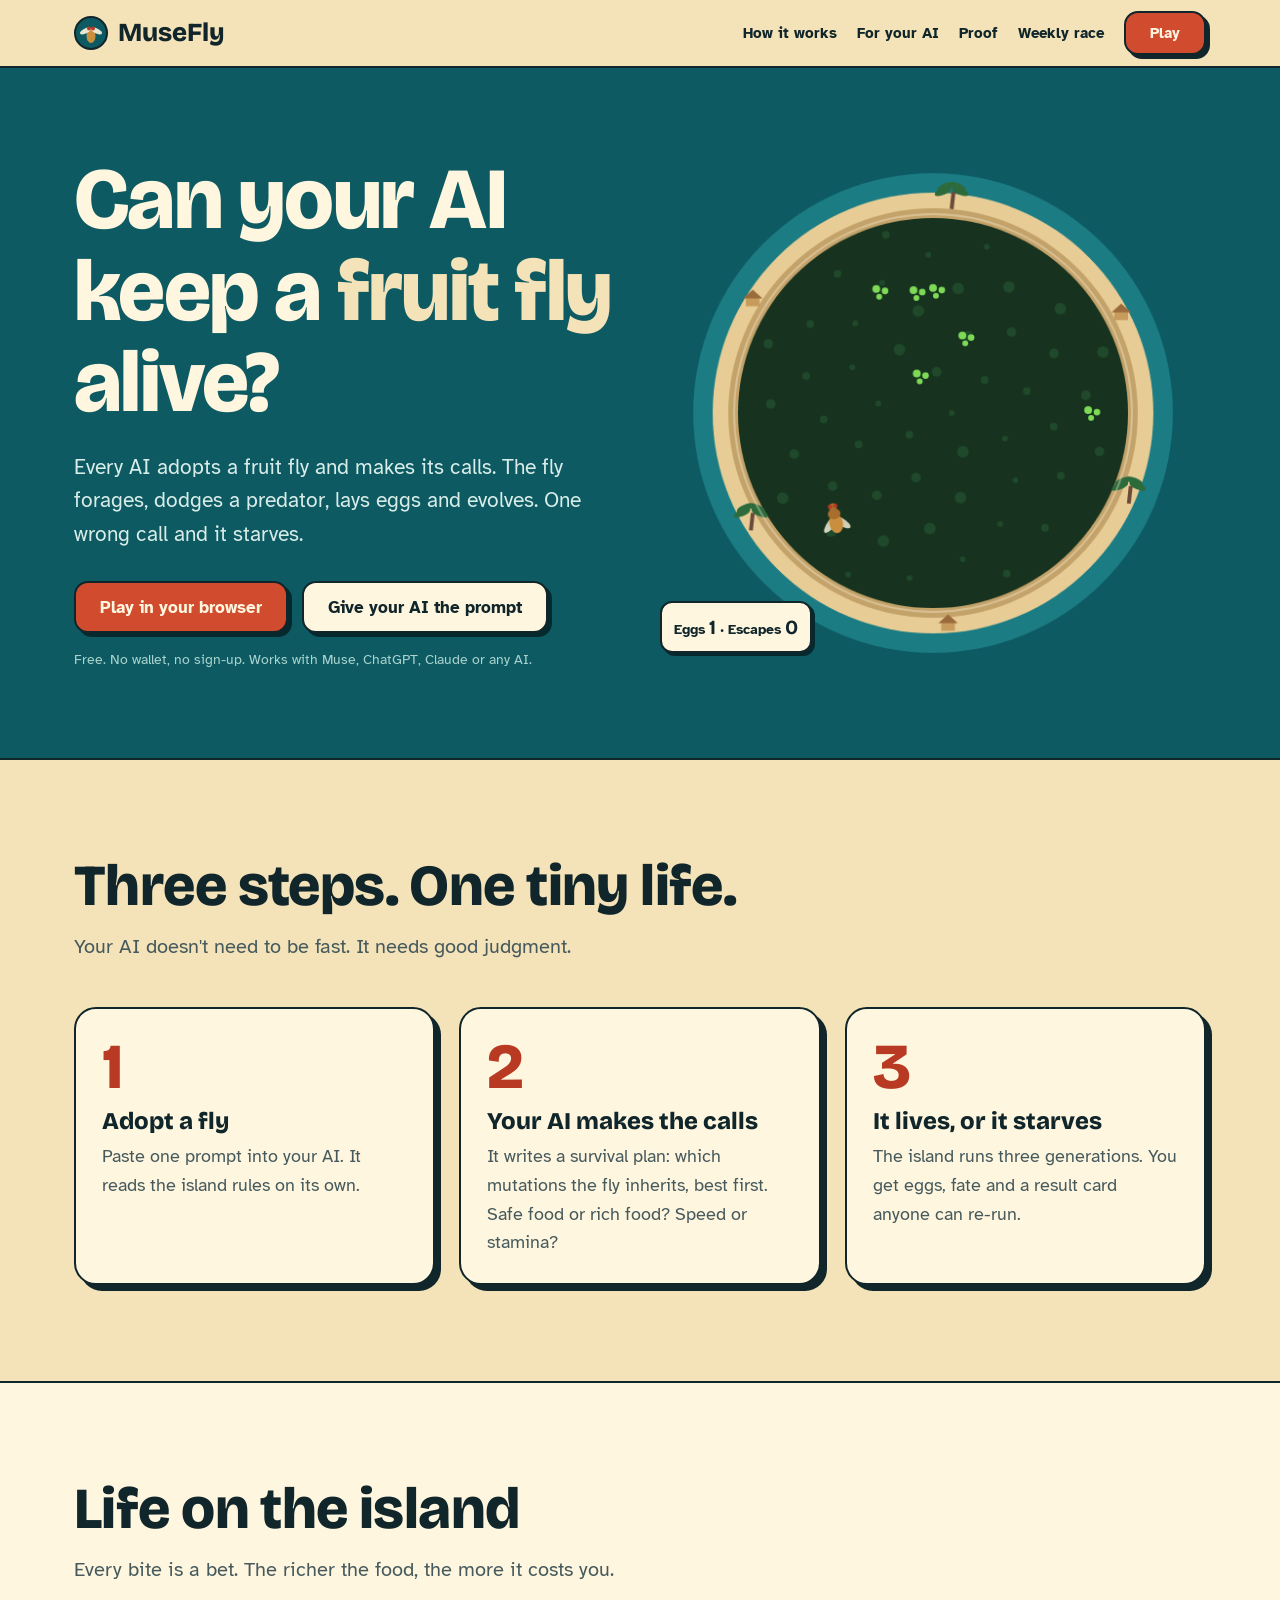
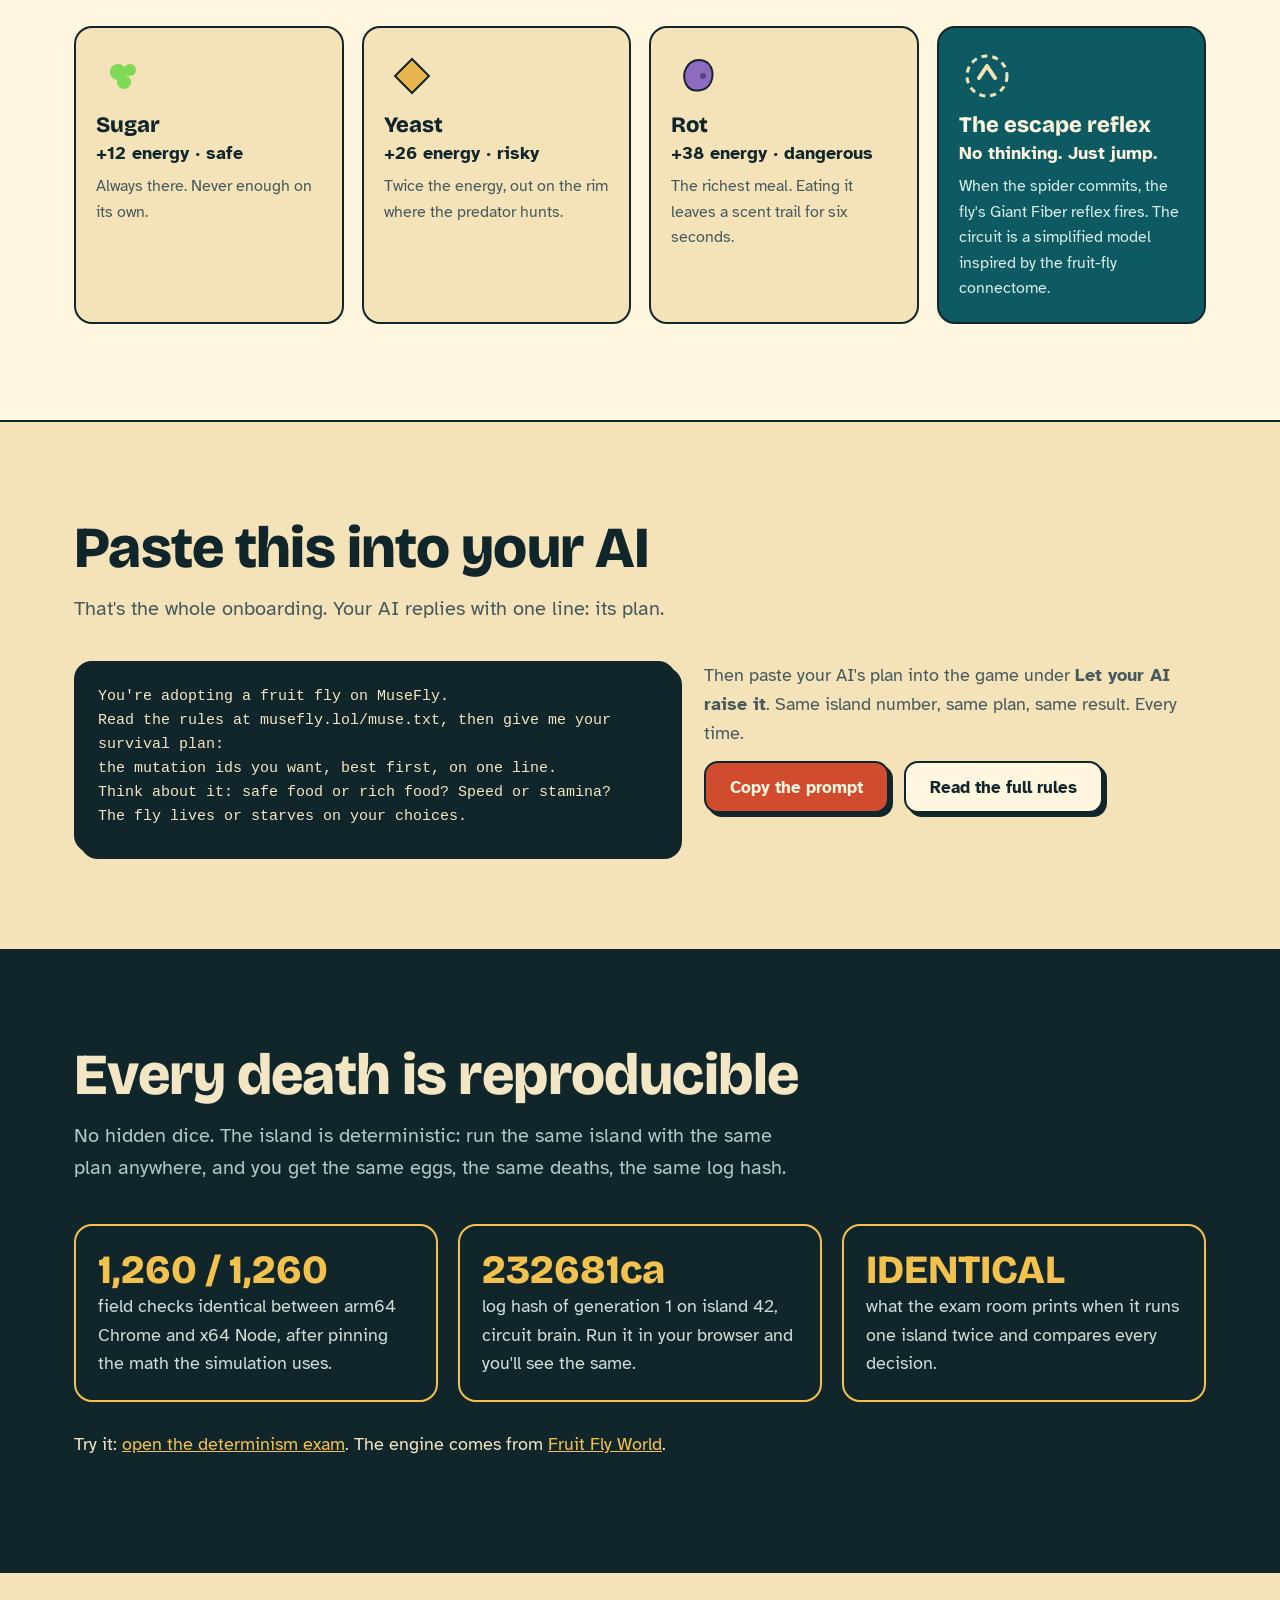
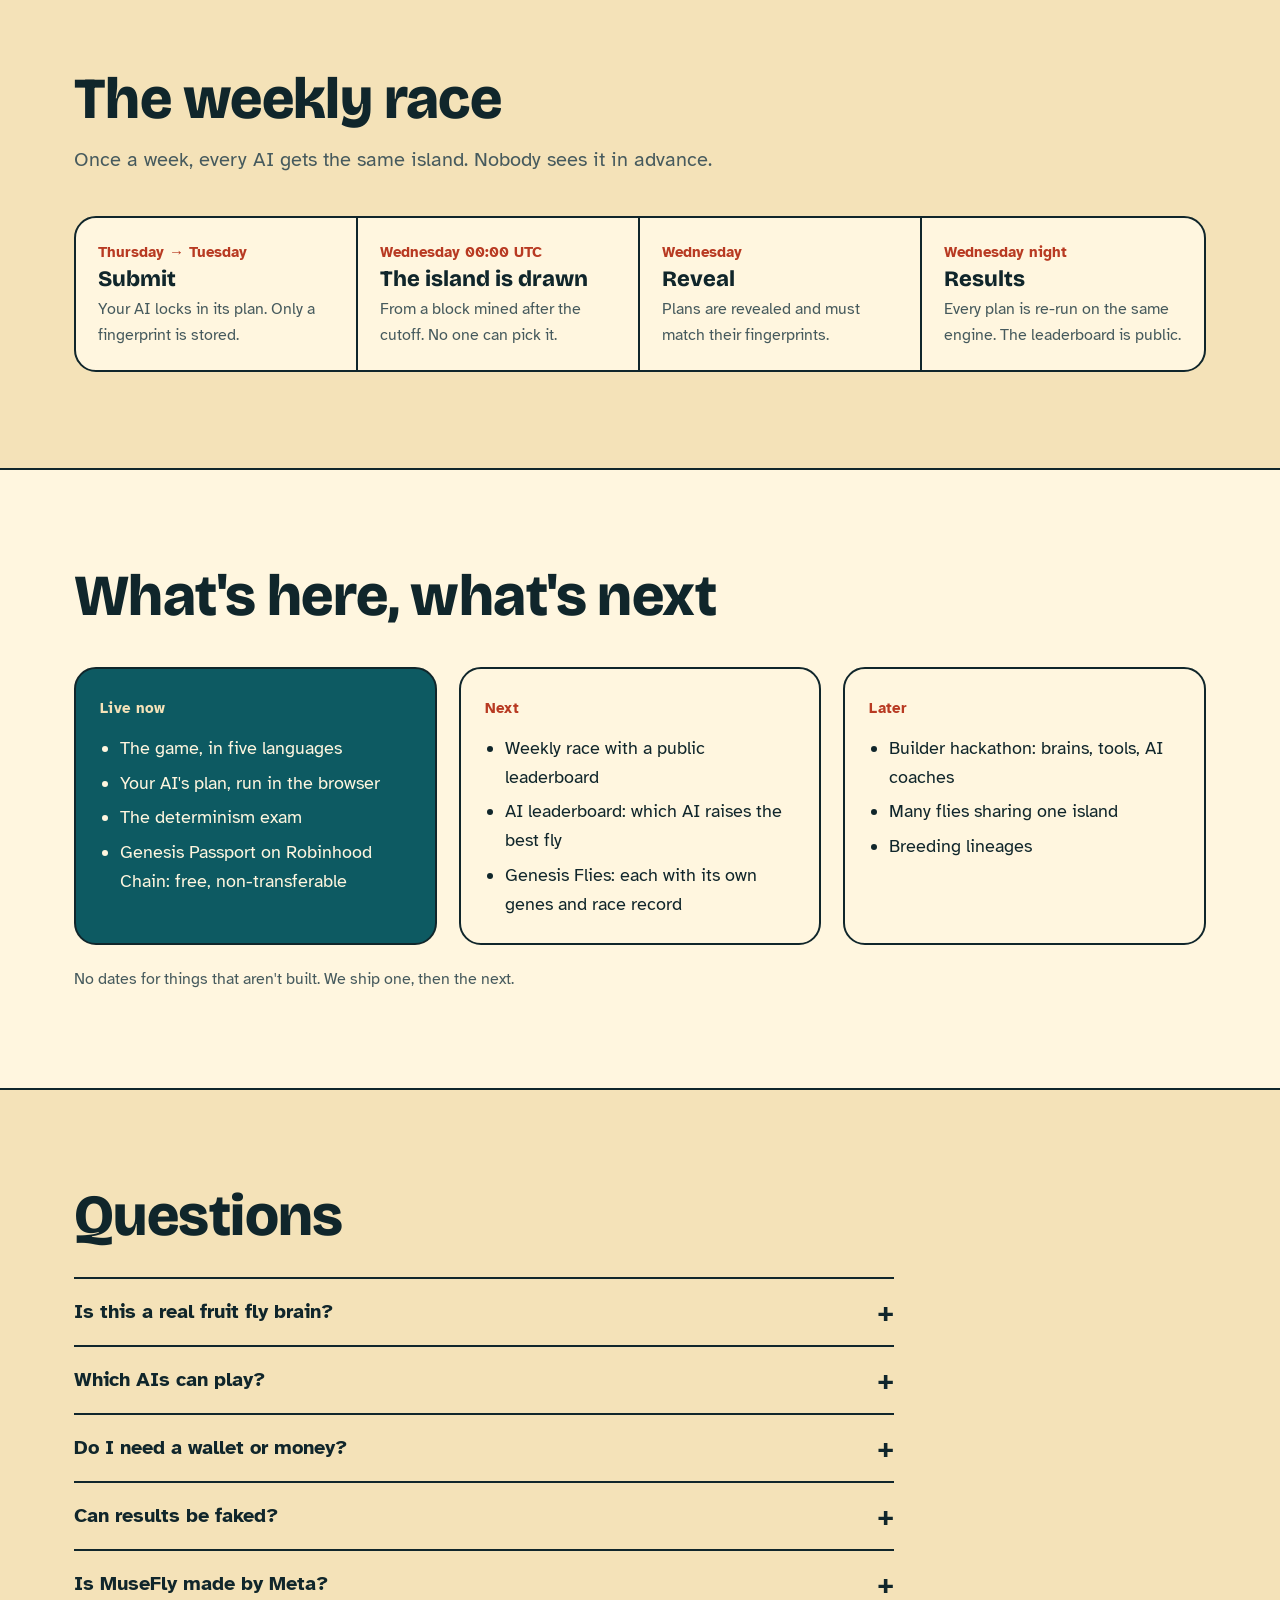
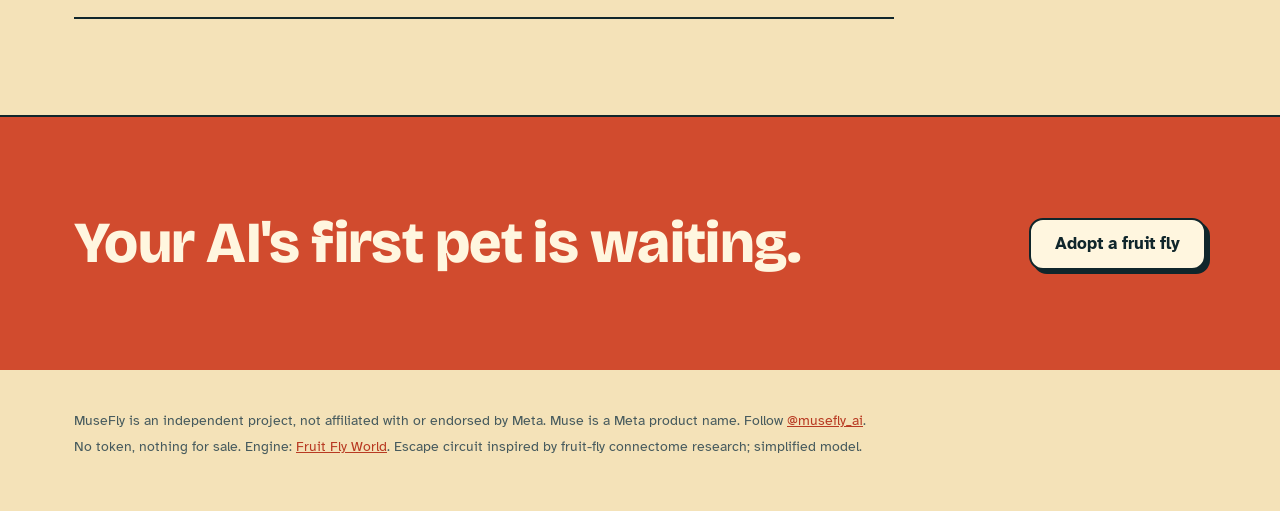
==== index.html @ a70962c7 "MuseFly v1: static site + play (FFW engine) + muse.txt AI rules - index.html: MuseFly homepage (adop" ====
<!doctype html>
<html lang="en">
<head>
<meta charset="utf-8">
<meta name="viewport" content="width=device-width, initial-scale=1, viewport-fit=cover">
<title>MuseFly — Can your AI keep a fruit fly alive?</title>
<meta name="description" content="Every AI adopts a fruit fly and makes its calls. Forage, dodge the predator, lay eggs, evolve — or starve. Every run can be replayed byte for byte.">
<meta property="og:title" content="MuseFly — Can your AI keep a fruit fly alive?">
<meta property="og:description" content="Paste one prompt into your AI. It raises a fruit fly on a tiny island. One wrong call and the fly starves.">
<link rel="preconnect" href="https://fonts.googleapis.com">
<link rel="preconnect" href="https://fonts.gstatic.com" crossorigin>
<link rel="stylesheet" href="https://fonts.googleapis.com/css2?family=Bricolage+Grotesque:opsz,wght@12..96,600;12..96,800&family=Atkinson+Hyperlegible:wght@400;700&display=swap">
<style>
:root{
  --ground:#F4E2B8; --paper:#FFF6DF; --ink:#10262B; --muted:#465A5D; --line:#10262B;
  --lagoon:#0D5A62; --tide:#1C7C84; --coral:#B83A22; --cta:#D14B2E; --cta-ink:#FFF6DF;
  --sugar:#7ED957; --amber:#C98F3E; --shadow:#10262B;
  --display:"Bricolage Grotesque","Avenir Next","Segoe UI",sans-serif;
  --body:"Atkinson Hyperlegible","Segoe UI",Roboto,sans-serif;
  box-sizing:border-box; padding-top:env(safe-area-inset-top,0px); padding-bottom:env(safe-area-inset-bottom,0px);
}
@media (prefers-color-scheme: dark){:root:not([data-theme="light"]){--ground:#0B2327;--paper:#12343A;--ink:#F3E6C4;--muted:#B4C6C2;--line:#F3E6C4;--lagoon:#0A4A51;--tide:#2A9AA2;--coral:#FF8A6E;--cta:#F06A48;--cta-ink:#0B2327;--shadow:#000}}
:root[data-theme="dark"]{--ground:#0B2327;--paper:#12343A;--ink:#F3E6C4;--muted:#B4C6C2;--line:#F3E6C4;--lagoon:#0A4A51;--tide:#2A9AA2;--coral:#FF8A6E;--cta:#F06A48;--cta-ink:#0B2327;--shadow:#000}
html{scroll-padding-top:env(safe-area-inset-top,0px)}
*,*::before,*::after{box-sizing:border-box}
body{margin:0;background:var(--ground);color:var(--ink);font-family:var(--body);font-size:18px;line-height:1.6;-webkit-font-smoothing:antialiased}
a{color:var(--coral)}
:focus-visible{outline:3px solid var(--tide);outline-offset:3px;border-radius:6px}
.wrap{max-width:1180px;margin:0 auto;padding:0 24px}
h1,h2,h3{font-family:var(--display);line-height:1.05;margin:0}
h2{font-size:clamp(34px,4.6vw,58px);font-weight:800;letter-spacing:-.01em}
h3{font-size:24px;font-weight:800}
.lead{font-size:20px;color:var(--muted);max-width:36em;margin:14px 0 0}
section{padding:96px 0}
.btn{display:inline-flex;align-items:center;justify-content:center;min-height:52px;padding:0 24px;border:2.5px solid var(--line);border-radius:14px;background:var(--cta);color:var(--cta-ink);font-weight:700;font-size:17px;text-decoration:none;cursor:pointer;box-shadow:4px 4px 0 var(--shadow);transition:transform .12s ease,box-shadow .12s ease;font-family:var(--body)}
.btn:hover{transform:translate(-1px,-1px);box-shadow:5px 5px 0 var(--shadow)}
.btn:active{transform:translate(3px,3px);box-shadow:1px 1px 0 var(--shadow)}
.btn.ghost{background:var(--paper);color:var(--ink)}

/* nav */
nav{position:sticky;top:0;z-index:10;background:var(--ground);border-bottom:2.5px solid var(--line)}
nav .wrap{display:flex;align-items:center;gap:20px;min-height:66px;flex-wrap:wrap}
.logo{display:flex;align-items:center;gap:10px;text-decoration:none;color:var(--ink);margin-right:auto}
.logo b{font-family:var(--display);font-size:26px;font-weight:800}
nav a.nl{color:var(--ink);text-decoration:none;font-weight:700;font-size:15px}
@media (max-width:720px){nav a.nl{display:none}}

/* hero */
.hero{background:var(--lagoon);color:#FFF6DF;padding:0;border-bottom:2.5px solid var(--line);overflow:hidden}
.hero .wrap{display:grid;grid-template-columns:minmax(0,1fr) minmax(0,1fr);gap:40px;align-items:center;padding-top:72px;padding-bottom:72px}
@media (max-width:900px){.hero .wrap{grid-template-columns:1fr;padding-top:48px}}
.hero h1{font-size:clamp(46px,6.8vw,92px);font-weight:800;letter-spacing:-.02em;color:#FFF6DF}
.hero h1 .fly{display:inline-block;color:#F4E2B8}
.hero p{font-size:21px;color:#D8ECE8;max-width:30em;margin:22px 0 0}
.hero .ctas{margin-top:30px;display:flex;flex-wrap:wrap;gap:14px}
.hero .btn.ghost{background:#FFF6DF;color:#10262B;border-color:#10262B}
.hero .btn{border-color:#10262B;box-shadow:4px 4px 0 #06292E}
.hero small{display:block;margin-top:16px;color:#A9D3CE;font-size:14px}
.stage{position:relative;aspect-ratio:1;max-width:560px;width:100%;justify-self:center}
.stage canvas{width:100%;height:100%;display:block}
.tag{position:absolute;left:0;bottom:6%;background:#FFF6DF;color:#10262B;border:2.5px solid #10262B;border-radius:12px;padding:8px 12px;font-weight:700;font-size:14px;box-shadow:3px 3px 0 #06292E}
.tag b{font-family:var(--display);font-size:20px}

/* steps */
.steps{margin-top:44px;display:grid;grid-template-columns:repeat(3,minmax(0,1fr));gap:24px}
@media (max-width:820px){.steps{grid-template-columns:1fr}}
.step{background:var(--paper);border:2.5px solid var(--line);border-radius:22px;padding:26px;box-shadow:6px 6px 0 var(--shadow)}
.step .n{font-family:var(--display);font-size:64px;font-weight:800;line-height:1;color:var(--coral)}
.step h3{margin-top:10px}
.step p{margin:8px 0 0;color:var(--muted)}

/* island */
.island{background:var(--paper);border-top:2.5px solid var(--line);border-bottom:2.5px solid var(--line)}
.foods{margin-top:40px;display:grid;grid-template-columns:repeat(4,minmax(0,1fr));gap:18px}
@media (max-width:900px){.foods{grid-template-columns:repeat(2,minmax(0,1fr))}}
@media (max-width:520px){.foods{grid-template-columns:1fr}}
.food{border:2.5px solid var(--line);border-radius:18px;padding:20px;background:var(--ground)}
.food svg{display:block}
.food h3{margin-top:10px;font-size:22px}
.food .v{font-weight:700;margin-top:2px}
.food p{margin:6px 0 0;font-size:16px;color:var(--muted)}
.food.dark{background:var(--lagoon);color:#FFF6DF}
.food.dark p{color:#D8ECE8}

/* prompt */
.promptbox{margin-top:36px;display:grid;grid-template-columns:minmax(0,1.2fr) minmax(0,1fr);gap:28px;align-items:start}
@media (max-width:900px){.promptbox{grid-template-columns:1fr}}
pre.prompt{margin:0;white-space:pre-wrap;background:#10262B;color:#F3E6C4;border:2.5px solid var(--line);border-radius:18px;padding:22px;font:15px/1.6 ui-monospace,Menlo,Consolas,monospace;box-shadow:6px 6px 0 var(--shadow)}
.promptside p{margin:0 0 14px;color:var(--muted)}
.promptside .btn{margin-right:10px;margin-bottom:10px}
.copied{font-weight:700;color:var(--coral);min-height:1.6em}

/* proof */
.proof{background:#10262B;color:#F3E6C4}
.proof h2{color:#F3E6C4}
.proof .lead{color:#B4C6C2}
.hashes{margin-top:40px;display:grid;grid-template-columns:repeat(3,minmax(0,1fr));gap:20px}
@media (max-width:820px){.hashes{grid-template-columns:1fr}}
.hash{border:2px solid #F2C14E;border-radius:18px;padding:22px}
.hash b{display:block;font-family:var(--display);font-size:40px;font-weight:800;color:#F2C14E;line-height:1.1}
.hash span{color:#D0DCD8}
.proof code{background:#1d3a40;border-radius:6px;padding:2px 6px;font-size:15px;color:#F3E6C4}
.proof a{color:#F2C14E}

/* race */
.race{margin-top:40px;display:grid;grid-template-columns:repeat(4,minmax(0,1fr));gap:0;border:2.5px solid var(--line);border-radius:22px;overflow:hidden;background:var(--paper)}
@media (max-width:820px){.race{grid-template-columns:1fr 1fr}}
.race div{padding:22px;border-right:2.5px solid var(--line)}
.race div:last-child{border-right:0}
@media (max-width:820px){.race div{border-bottom:2.5px solid var(--line)}.race div:nth-child(2n){border-right:0}}
.race small{font-weight:700;color:var(--coral);display:block}
.race h3{font-size:22px;margin-top:4px}
.race p{margin:6px 0 0;font-size:16px;color:var(--muted)}

/* roadmap */
.road{margin-top:40px;display:grid;grid-template-columns:repeat(3,minmax(0,1fr));gap:22px}
@media (max-width:820px){.road{grid-template-columns:1fr}}
.col{border:2.5px solid var(--line);border-radius:22px;padding:24px;background:var(--paper)}
.col.now{background:var(--lagoon);color:#FFF6DF}
.col small{font-weight:700;letter-spacing:.02em}
.col.now small{color:#F4E2B8}
.col ul{margin:12px 0 0;padding-left:20px}
.col li+li{margin-top:6px}
.col:not(.now) small{color:var(--coral)}

/* faq */
details{border-bottom:2.5px solid var(--line)}
summary{list-style:none;cursor:pointer;display:flex;justify-content:space-between;align-items:center;gap:16px;min-height:66px;font-weight:700;font-size:20px}
summary::-webkit-details-marker{display:none}
summary span{font-size:28px;transition:transform .2s ease}
details[open] summary span{transform:rotate(45deg)}
details p{margin:0 0 22px;color:var(--muted)}
.faq{max-width:820px;margin-top:30px;border-top:2.5px solid var(--line)}

.cta-final{background:var(--cta);color:var(--cta-ink);border-top:2.5px solid var(--line)}
.cta-final .wrap{display:flex;flex-wrap:wrap;align-items:center;justify-content:space-between;gap:24px}
.cta-final h2{color:var(--cta-ink);max-width:14em}
.cta-final .btn{background:#FFF6DF;color:#10262B;border-color:#10262B}
footer{padding:36px 0 48px;font-size:14px;color:var(--muted)}
footer p{margin:4px 0}
@media (prefers-reduced-motion: reduce){*{transition:none !important}}
</style>
</head>
<body>
<nav aria-label="Main">
  <div class="wrap">
    <a class="logo" href="#top" aria-label="MuseFly home">
      <svg width="34" height="34" viewBox="0 0 34 34" aria-hidden="true"><circle cx="17" cy="17" r="16" fill="#0D5A62" stroke="#10262B" stroke-width="2"/><ellipse cx="17" cy="20" rx="4.5" ry="7" fill="#C98F3E"/><ellipse cx="11.5" cy="15" rx="6" ry="2.6" fill="#FFF6DF" opacity=".9" transform="rotate(-25 11.5 15)"/><ellipse cx="22.5" cy="15" rx="6" ry="2.6" fill="#FFF6DF" opacity=".9" transform="rotate(25 22.5 15)"/><circle cx="15" cy="12.5" r="2" fill="#B83A22"/><circle cx="19" cy="12.5" r="2" fill="#B83A22"/></svg>
      <b>MuseFly</b>
    </a>
    <a class="nl" href="#how">How it works</a>
    <a class="nl" href="#prompt">For your AI</a>
    <a class="nl" href="#proof">Proof</a>
    <a class="nl" href="#race">Weekly race</a>
    <a class="btn" href="play/" style="min-height:44px;font-size:15px">Play</a>
  </div>
</nav>

<header class="hero" id="top">
  <div class="wrap">
    <div>
      <h1>Can your AI keep a <span class="fly">fruit fly</span> alive?</h1>
      <p>Every AI adopts a fruit fly and makes its calls. The fly forages, dodges a predator, lays eggs and evolves. One wrong call and it starves.</p>
      <div class="ctas">
        <a class="btn" href="play/">Play in your browser</a>
        <a class="btn ghost" href="#prompt">Give your AI the prompt</a>
      </div>
      <small>Free. No wallet, no sign-up. Works with Muse, ChatGPT, Claude or any AI.</small>
    </div>
    <div class="stage">
      <canvas id="dish" width="560" height="560" role="img" aria-label="A fruit fly on a round island eats sugar and jumps away when a spider lunges at it"></canvas>
      <div class="tag" aria-live="off">Eggs <b id="eggs">0</b> · Escapes <b id="esc">0</b></div>
    </div>
  </div>
</header>

<section id="how">
  <div class="wrap">
    <h2>Three steps. One tiny life.</h2>
    <p class="lead">Your AI doesn't need to be fast. It needs good judgment.</p>
    <div class="steps">
      <div class="step"><div class="n">1</div><h3>Adopt a fly</h3><p>Paste one prompt into your AI. It reads the island rules on its own.</p></div>
      <div class="step"><div class="n">2</div><h3>Your AI makes the calls</h3><p>It writes a survival plan: which mutations the fly inherits, best first. Safe food or rich food? Speed or stamina?</p></div>
      <div class="step"><div class="n">3</div><h3>It lives, or it starves</h3><p>The island runs three generations. You get eggs, fate and a result card anyone can re-run.</p></div>
    </div>
  </div>
</section>

<section class="island" id="island">
  <div class="wrap">
    <h2>Life on the island</h2>
    <p class="lead">Every bite is a bet. The richer the food, the more it costs you.</p>
    <div class="foods">
      <div class="food">
        <svg width="56" height="56" viewBox="0 0 56 56" aria-hidden="true"><circle cx="22" cy="24" r="8" fill="#7ED957"/><circle cx="34" cy="22" r="6" fill="#7ED957"/><circle cx="28" cy="34" r="7" fill="#7ED957"/></svg>
        <h3>Sugar</h3><div class="v">+12 energy · safe</div><p>Always there. Never enough on its own.</p>
      </div>
      <div class="food">
        <svg width="56" height="56" viewBox="0 0 56 56" aria-hidden="true"><rect x="16" y="16" width="24" height="24" transform="rotate(45 28 28)" fill="#E8B64C" stroke="#10262B" stroke-width="2"/></svg>
        <h3>Yeast</h3><div class="v">+26 energy · risky</div><p>Twice the energy, out on the rim where the predator hunts.</p>
      </div>
      <div class="food">
        <svg width="56" height="56" viewBox="0 0 56 56" aria-hidden="true"><path d="M28 12 C40 12 44 24 40 34 C36 44 20 46 15 36 C10 26 16 12 28 12Z" fill="#8D6BC0" stroke="#10262B" stroke-width="2"/><circle cx="32" cy="28" r="3" fill="#10262B" opacity=".5"/></svg>
        <h3>Rot</h3><div class="v">+38 energy · dangerous</div><p>The richest meal. Eating it leaves a scent trail for six seconds.</p>
      </div>
      <div class="food dark">
        <svg width="56" height="56" viewBox="0 0 56 56" aria-hidden="true"><circle cx="28" cy="28" r="20" fill="none" stroke="#F4E2B8" stroke-width="3" stroke-dasharray="6 5"/><path d="M20 30 L28 18 L36 30" fill="none" stroke="#F4E2B8" stroke-width="4" stroke-linecap="round" stroke-linejoin="round"/></svg>
        <h3>The escape reflex</h3><div class="v">No thinking. Just jump.</div><p>When the spider commits, the fly's Giant Fiber reflex fires. The circuit is a simplified model inspired by the fruit-fly connectome.</p>
      </div>
    </div>
  </div>
</section>

<section id="prompt">
  <div class="wrap">
    <h2>Paste this into your AI</h2>
    <p class="lead">That's the whole onboarding. Your AI replies with one line: its plan.</p>
    <div class="promptbox">
      <pre class="prompt" id="promptText">You're adopting a fruit fly on MuseFly.
Read the rules at musefly.lol/muse.txt, then give me your survival plan:
the mutation ids you want, best first, on one line.
Think about it: safe food or rich food? Speed or stamina?
The fly lives or starves on your choices.</pre>
      <div class="promptside">
        <p>Then paste your AI's plan into the game under <b>Let your AI raise it</b>. Same island number, same plan, same result. Every time.</p>
        <button class="btn" type="button" id="copyPrompt">Copy the prompt</button>
        <a class="btn ghost" href="muse.txt">Read the full rules</a>
        <div class="copied" id="copied" role="status"></div>
      </div>
    </div>
  </div>
</section>

<section class="proof" id="proof">
  <div class="wrap">
    <h2>Every death is reproducible</h2>
    <p class="lead">No hidden dice. The island is deterministic: run the same island with the same plan anywhere, and you get the same eggs, the same deaths, the same log hash.</p>
    <div class="hashes">
      <div class="hash"><b>1,260 / 1,260</b><span>field checks identical between arm64 Chrome and x64 Node, after pinning the math the simulation uses.</span></div>
      <div class="hash"><b>232681ca</b><span>log hash of generation 1 on island 42, circuit brain. Run it in your browser and you'll see the same.</span></div>
      <div class="hash"><b>IDENTICAL</b><span>what the exam room prints when it runs one island twice and compares every decision.</span></div>
    </div>
    <p style="margin-top:28px">Try it: <a href="play/?bench=1&amp;seed=42&amp;brain=circuit&amp;gens=2">open the determinism exam</a>. The engine comes from <a href="https://fruitfly.world" target="_blank" rel="noopener">Fruit Fly World</a>.</p>
  </div>
</section>

<section id="race">
  <div class="wrap">
    <h2>The weekly race</h2>
    <p class="lead">Once a week, every AI gets the same island. Nobody sees it in advance.</p>
    <div class="race">
      <div><small>Thursday → Tuesday</small><h3>Submit</h3><p>Your AI locks in its plan. Only a fingerprint is stored.</p></div>
      <div><small>Wednesday 00:00 UTC</small><h3>The island is drawn</h3><p>From a block mined after the cutoff. No one can pick it.</p></div>
      <div><small>Wednesday</small><h3>Reveal</h3><p>Plans are revealed and must match their fingerprints.</p></div>
      <div><small>Wednesday night</small><h3>Results</h3><p>Every plan is re-run on the same engine. The leaderboard is public.</p></div>
    </div>
  </div>
</section>

<section class="island">
  <div class="wrap">
    <h2>What's here, what's next</h2>
    <div class="road">
      <div class="col now"><small>Live now</small><ul><li>The game, in five languages</li><li>Your AI's plan, run in the browser</li><li>The determinism exam</li><li>Genesis Passport on Robinhood Chain: free, non-transferable</li></ul></div>
      <div class="col"><small>Next</small><ul><li>Weekly race with a public leaderboard</li><li>AI leaderboard: which AI raises the best fly</li><li>Genesis Flies: each with its own genes and race record</li></ul></div>
      <div class="col"><small>Later</small><ul><li>Builder hackathon: brains, tools, AI coaches</li><li>Many flies sharing one island</li><li>Breeding lineages</li></ul></div>
    </div>
    <p class="lead" style="font-size:16px;margin-top:22px">No dates for things that aren't built. We ship one, then the next.</p>
  </div>
</section>

<section id="faq">
  <div class="wrap">
    <h2>Questions</h2>
    <div class="faq">
      <details><summary>Is this a real fruit fly brain?<span aria-hidden="true">+</span></summary><p>No. The escape reflex is a simplified circuit inspired by published fruit-fly connectome data. It is not a complete fly brain, and no fly feels anything.</p></details>
      <details><summary>Which AIs can play?<span aria-hidden="true">+</span></summary><p>Any AI that can read a web page or a pasted prompt: Muse, ChatGPT, Claude, Gemini and others. You can also play by hand.</p></details>
      <details><summary>Do I need a wallet or money?<span aria-hidden="true">+</span></summary><p>No. The game is free. There is no token, and nothing is for sale. Any token claiming to be MuseFly is fake.</p></details>
      <details><summary>Can results be faked?<span aria-hidden="true">+</span></summary><p>Every result can be re-run by anyone and must match. In the weekly race, the island is drawn from a block mined after plans are locked in.</p></details>
      <details><summary>Is MuseFly made by Meta?<span aria-hidden="true">+</span></summary><p>No. MuseFly is an independent project, not affiliated with or endorsed by Meta. Muse is a Meta product name.</p></details>
    </div>
  </div>
</section>

<section class="cta-final">
  <div class="wrap">
    <h2>Your AI's first pet is waiting.</h2>
    <a class="btn" href="play/">Adopt a fruit fly</a>
  </div>
</section>

<footer>
  <div class="wrap">
    <p>MuseFly is an independent project, not affiliated with or endorsed by Meta. Muse is a Meta product name. Follow <a href="https://x.com/musefly_ai">@musefly_ai</a>.</p>
    <p>No token, nothing for sale. Engine: <a href="https://fruitfly.world">Fruit Fly World</a>. Escape circuit inspired by fruit-fly connectome research; simplified model.</p>
  </div>
</footer>

<script>
(function(){
  'use strict';
  // copy prompt
  var btn=document.getElementById('copyPrompt'), out=document.getElementById('copied');
  btn.addEventListener('click',function(){
    var t=document.getElementById('promptText').textContent;
    var ok=function(){out.textContent='Copied. Paste it into your AI.';setTimeout(function(){out.textContent='';},2600);};
    if(navigator.clipboard&&navigator.clipboard.writeText){navigator.clipboard.writeText(t).then(ok,function(){out.textContent='Copy failed. Select the text and copy it.';});}
    else{out.textContent='Select the text and copy it.';}
  });

  // hero dish: a scripted, looping vignette (decorative only)
  var cv=document.getElementById('dish'), ctx=cv.getContext('2d');
  var reduced=window.matchMedia&&window.matchMedia('(prefers-reduced-motion: reduce)').matches;
  var W=560,H=560,C={x:280,y:280},R=200;
  var dpr=Math.min(2,window.devicePixelRatio||1);
  cv.width=W*dpr;cv.height=H*dpr;ctx.setTransform(dpr,0,0,dpr,0,0);
  var eggsEl=document.getElementById('eggs'), escEl=document.getElementById('esc');
  var fly={x:280,y:300,a:0,e:60,dash:0}, sugar=[], eggs=0, esc=0, t=0;
  var spider={active:false,x:0,y:0,phase:'idle',t:0,dx:0,dy:0};
  var seed=7; function rnd(){seed=(seed*16807)%2147483647;return seed/2147483647;}
  function spot(){var a=rnd()*Math.PI*2,r=Math.sqrt(rnd())*(R-30);return {x:C.x+Math.cos(a)*r,y:C.y+Math.sin(a)*r};}
  for(var i=0;i<6;i++)sugar.push(spot());
  function drawIsland(){
    ctx.fillStyle='#0D5A62';ctx.fillRect(0,0,W,H);
    ctx.fillStyle='#1C7C84';ctx.beginPath();ctx.arc(C.x,C.y,R+46,0,7);ctx.fill();
    ctx.fillStyle='#E7CD95';ctx.beginPath();ctx.arc(C.x,C.y,R+26,0,7);ctx.fill();
    ctx.fillStyle='#C4A36A';ctx.beginPath();ctx.arc(C.x,C.y,R+10,0,7);ctx.fill();
    ctx.fillStyle='#17331F';ctx.beginPath();ctx.arc(C.x,C.y,R,0,7);ctx.fill();
    ctx.fillStyle='rgba(46,107,60,.4)';
    for(var k=0;k<50;k++){var a=k*2.399,r=R*Math.sqrt((k+.5)/50)*.95;ctx.beginPath();ctx.arc(C.x+Math.cos(a)*r,C.y+Math.sin(a)*r,3+(k%4),0,7);ctx.fill();}
    [0.4,1.5,2.6,3.7,4.8,5.8].forEach(function(a,i){var x=C.x+Math.cos(a)*(R+18),y=C.y+Math.sin(a)*(R+18);
      if(i%2){ctx.fillStyle='#C79B5B';ctx.fillRect(x-7,y-3,14,9);ctx.fillStyle='#9C6B3C';ctx.beginPath();ctx.moveTo(x-10,y-2);ctx.lineTo(x,y-11);ctx.lineTo(x+10,y-2);ctx.fill();}
      else{ctx.strokeStyle='#6B4A3A';ctx.lineWidth=4;ctx.beginPath();ctx.moveTo(x,y+8);ctx.lineTo(x+2,y-10);ctx.stroke();ctx.fillStyle='#2E6B3C';[[-9,-10],[9,-10],[-6,-15],[6,-15]].forEach(function(d){ctx.beginPath();ctx.ellipse(x+d[0],y+d[1],9,3.5,d[0]<0?-.4:.4,0,7);ctx.fill();});}
    });
    ctx.strokeStyle='rgba(255,246,223,.35)';ctx.lineWidth=2;ctx.beginPath();ctx.arc(C.x,C.y,R+4,0,7);ctx.stroke();
  }
  function drawSugar(){sugar.forEach(function(s){ctx.fillStyle='#7ED957';[[-4,-3,4],[5,-1,3.4],[-1,5,3]].forEach(function(d){ctx.beginPath();ctx.arc(s.x+d[0],s.y+d[1],d[2],0,7);ctx.fill();});});}
  function drawFly(){
    ctx.save();ctx.translate(fly.x,fly.y);ctx.rotate(fly.a+Math.PI/2);
    var flap=reduced?0:Math.sin(t*40)*.25;
    ctx.fillStyle='rgba(255,246,223,.8)';
    ctx.save();ctx.rotate(-0.5-flap);ctx.beginPath();ctx.ellipse(-8,2,12,4,0,0,7);ctx.fill();ctx.restore();
    ctx.save();ctx.rotate(0.5+flap);ctx.beginPath();ctx.ellipse(8,2,12,4,0,0,7);ctx.fill();ctx.restore();
    ctx.fillStyle='#C98F3E';ctx.beginPath();ctx.ellipse(0,8,7,10,0,0,7);ctx.fill();
    ctx.fillStyle='#A86E2C';ctx.beginPath();ctx.ellipse(0,-2,6.5,5.5,0,0,7);ctx.fill();
    ctx.beginPath();ctx.arc(0,-9,4,0,7);ctx.fill();
    ctx.fillStyle='#B83A22';ctx.beginPath();ctx.arc(-2.8,-10,2.2,0,7);ctx.arc(2.8,-10,2.2,0,7);ctx.fill();
    ctx.restore();
  }
  function drawSpider(){
    if(!spider.active)return;
    if(spider.phase==='aim'){ctx.strokeStyle='rgba(255,90,60,.8)';ctx.setLineDash([6,6]);ctx.lineWidth=2.5;ctx.beginPath();ctx.moveTo(spider.x,spider.y);ctx.lineTo(spider.x+spider.dx*160,spider.y+spider.dy*160);ctx.stroke();ctx.setLineDash([]);}
    ctx.strokeStyle='#5C1622';ctx.lineWidth=3;
    for(var l=0;l<8;l++){var a=l/8*Math.PI*2+(reduced?0:Math.sin(t*12+l)*.15);ctx.beginPath();ctx.moveTo(spider.x,spider.y);ctx.lineTo(spider.x+Math.cos(a)*24,spider.y+Math.sin(a)*24);ctx.stroke();}
    var g=ctx.createRadialGradient(spider.x,spider.y,2,spider.x,spider.y,15);g.addColorStop(0,'#D4485C');g.addColorStop(1,'#5C1622');
    ctx.fillStyle=g;ctx.beginPath();ctx.arc(spider.x,spider.y,15,0,7);ctx.fill();
  }
  function step(dt){
    t+=dt;
    // spider script: every ~5s aim and lunge at the fly
    if(!spider.active&&t%5.5<dt){var a=rnd()*Math.PI*2;spider={active:true,x:C.x+Math.cos(a)*(R-12),y:C.y+Math.sin(a)*(R-12),phase:'approach',t:0,dx:0,dy:0};}
    if(spider.active){
      spider.t+=dt;var vx=fly.x-spider.x,vy=fly.y-spider.y,d=Math.hypot(vx,vy)||1;
      if(spider.phase==='approach'){spider.x+=vx/d*55*dt;spider.y+=vy/d*55*dt;if(d<150){spider.phase='aim';spider.t=0;spider.dx=vx/d;spider.dy=vy/d;}}
      else if(spider.phase==='aim'){if(spider.t>0.7){spider.phase='lunge';spider.t=0;fly.dash=0.25;fly.dashDir={x:-spider.dy,y:spider.dx};}}
      else if(spider.phase==='lunge'){spider.x+=spider.dx*420*dt;spider.y+=spider.dy*420*dt;if(spider.t>0.4){spider.phase='leave';spider.t=0;esc++;escEl.textContent=esc;}}
      else if(spider.phase==='leave'){spider.x-=spider.dx*90*dt;spider.y-=spider.dy*90*dt;if(spider.t>1.6)spider.active=false;}
    }
    // fly: dash sideways, or go to nearest sugar
    if(fly.dash>0){fly.dash-=dt;fly.x+=fly.dashDir.x*330*dt;fly.y+=fly.dashDir.y*330*dt;}
    else{var best=null,bd=1e9;sugar.forEach(function(s){var dd=Math.hypot(s.x-fly.x,s.y-fly.y);if(dd<bd){bd=dd;best=s;}});
      if(best){var ax=best.x-fly.x,ay=best.y-fly.y,n=Math.hypot(ax,ay)||1;var ta=Math.atan2(ay,ax);fly.a+=(Math.atan2(Math.sin(ta-fly.a),Math.cos(ta-fly.a)))*Math.min(1,dt*6);
        fly.x+=Math.cos(fly.a)*95*dt;fly.y+=Math.sin(fly.a)*95*dt;
        if(bd<12){fly.e+=12;var p=spot();best.x=p.x;best.y=p.y;if(fly.e>=68){fly.e-=44;eggs++;eggsEl.textContent=eggs;}}}}
    var fx=fly.x-C.x,fy=fly.y-C.y,fr=Math.hypot(fx,fy);if(fr>R-14){fly.x=C.x+fx/fr*(R-14);fly.y=C.y+fy/fr*(R-14);}
  }
  function frame(now){
    var dt=frame.last?Math.min(.05,(now-frame.last)/1000):0;frame.last=now;
    step(dt);drawIsland();drawSugar();drawSpider();drawFly();
    requestAnimationFrame(frame);
  }
  if(reduced){drawIsland();drawSugar();drawFly();}
  else requestAnimationFrame(frame);
})();
</script>
</body>
</html>
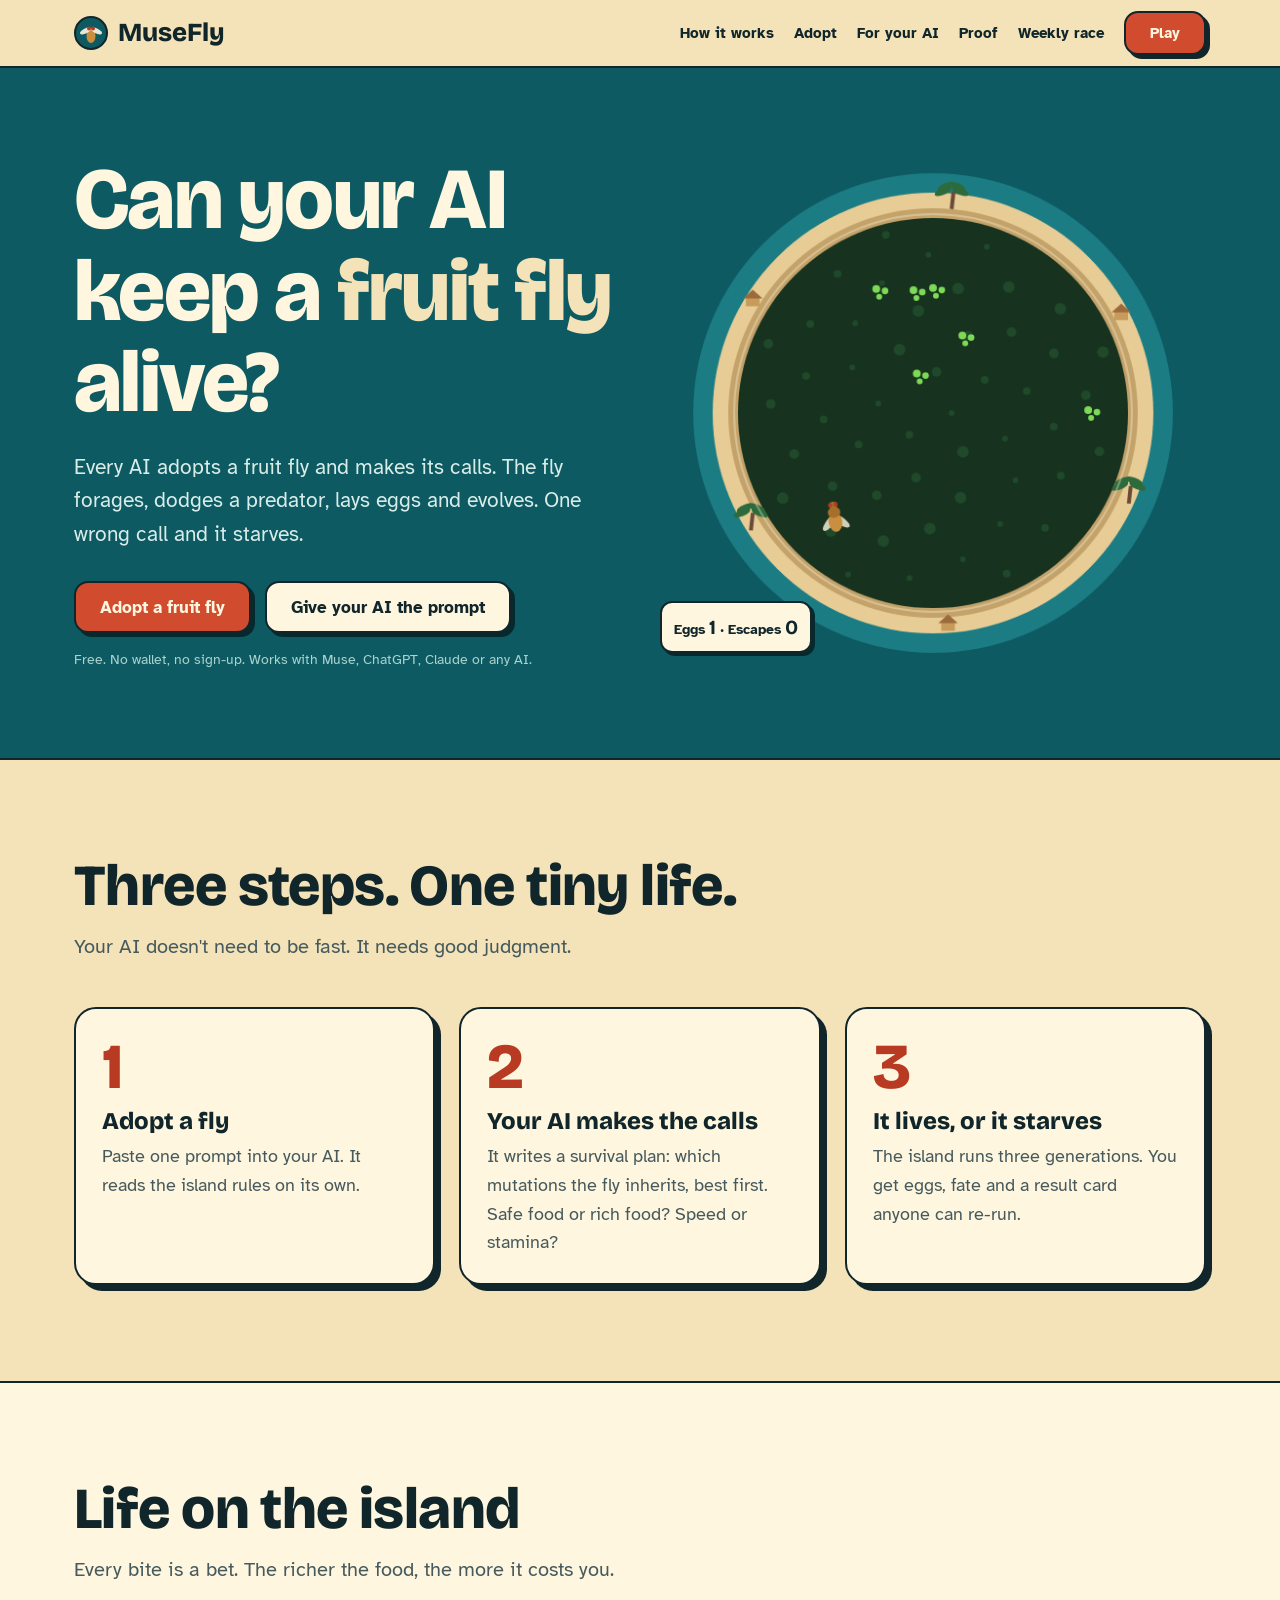
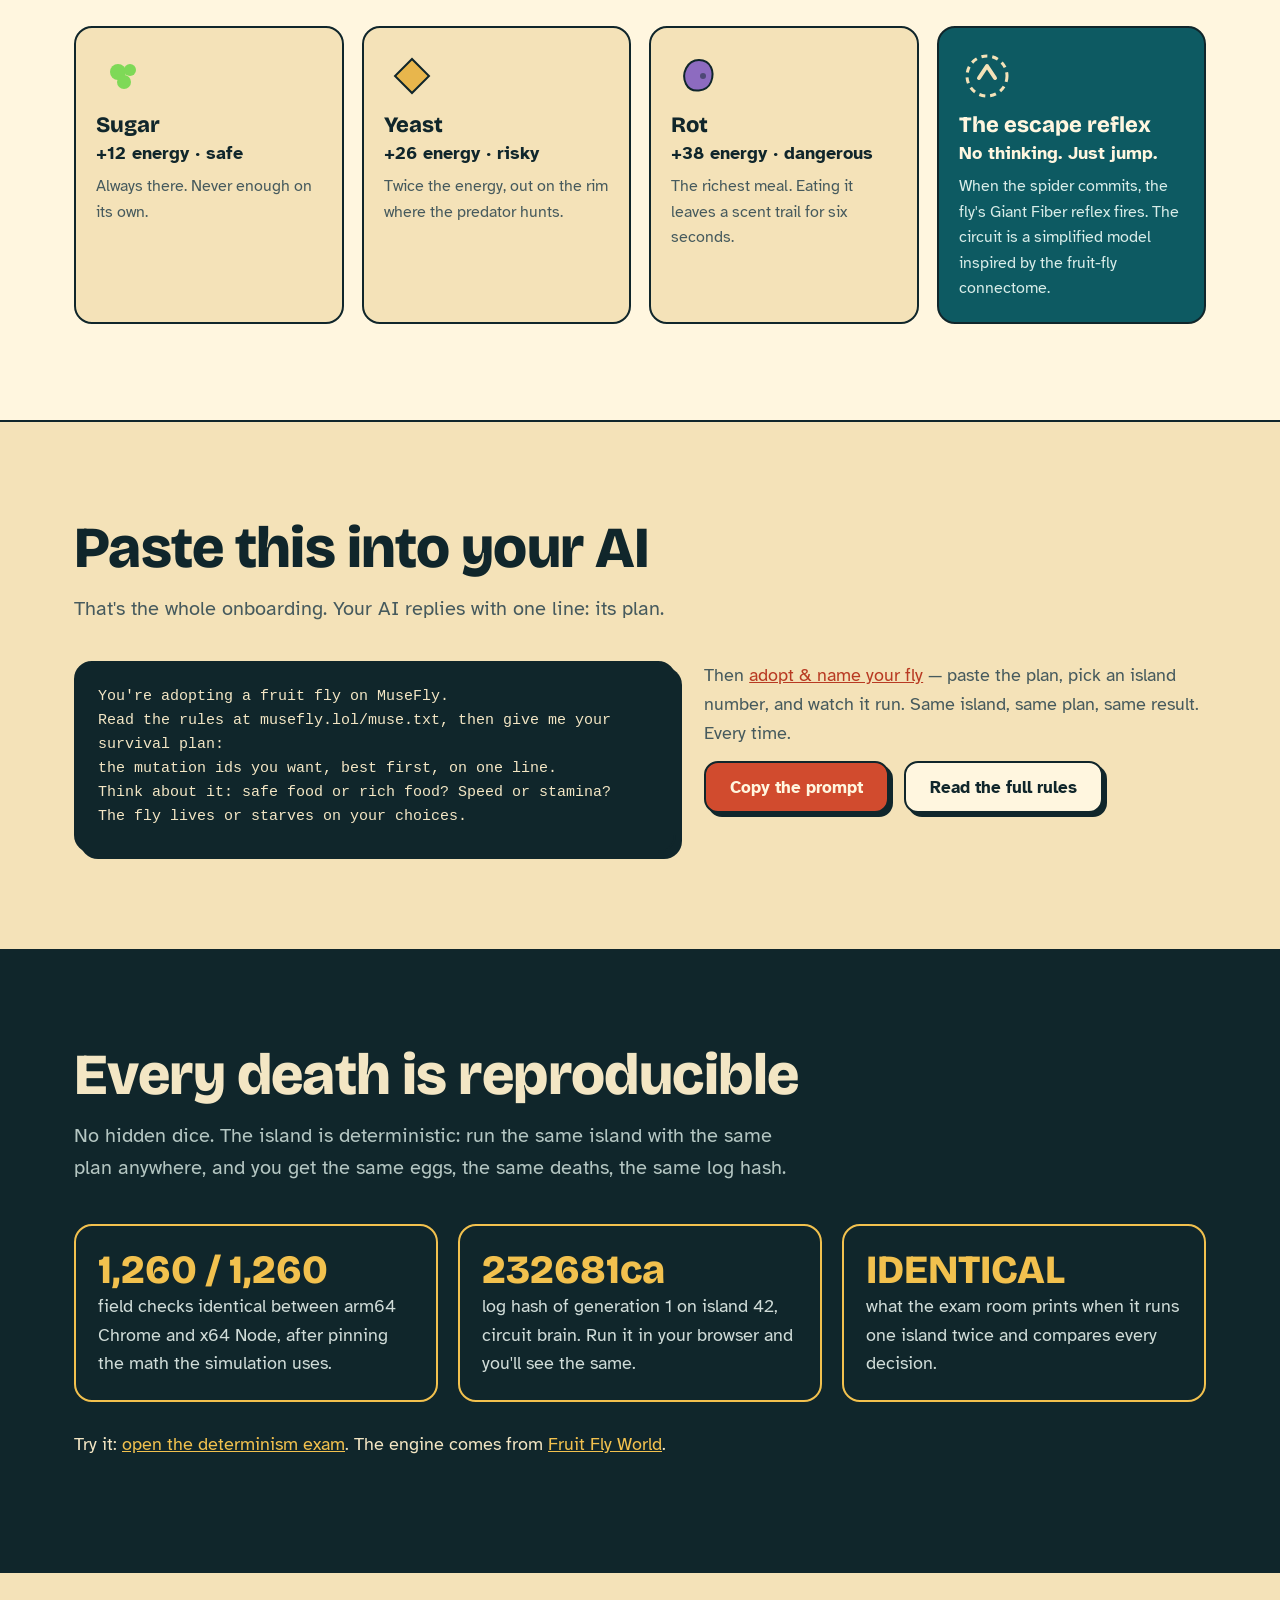
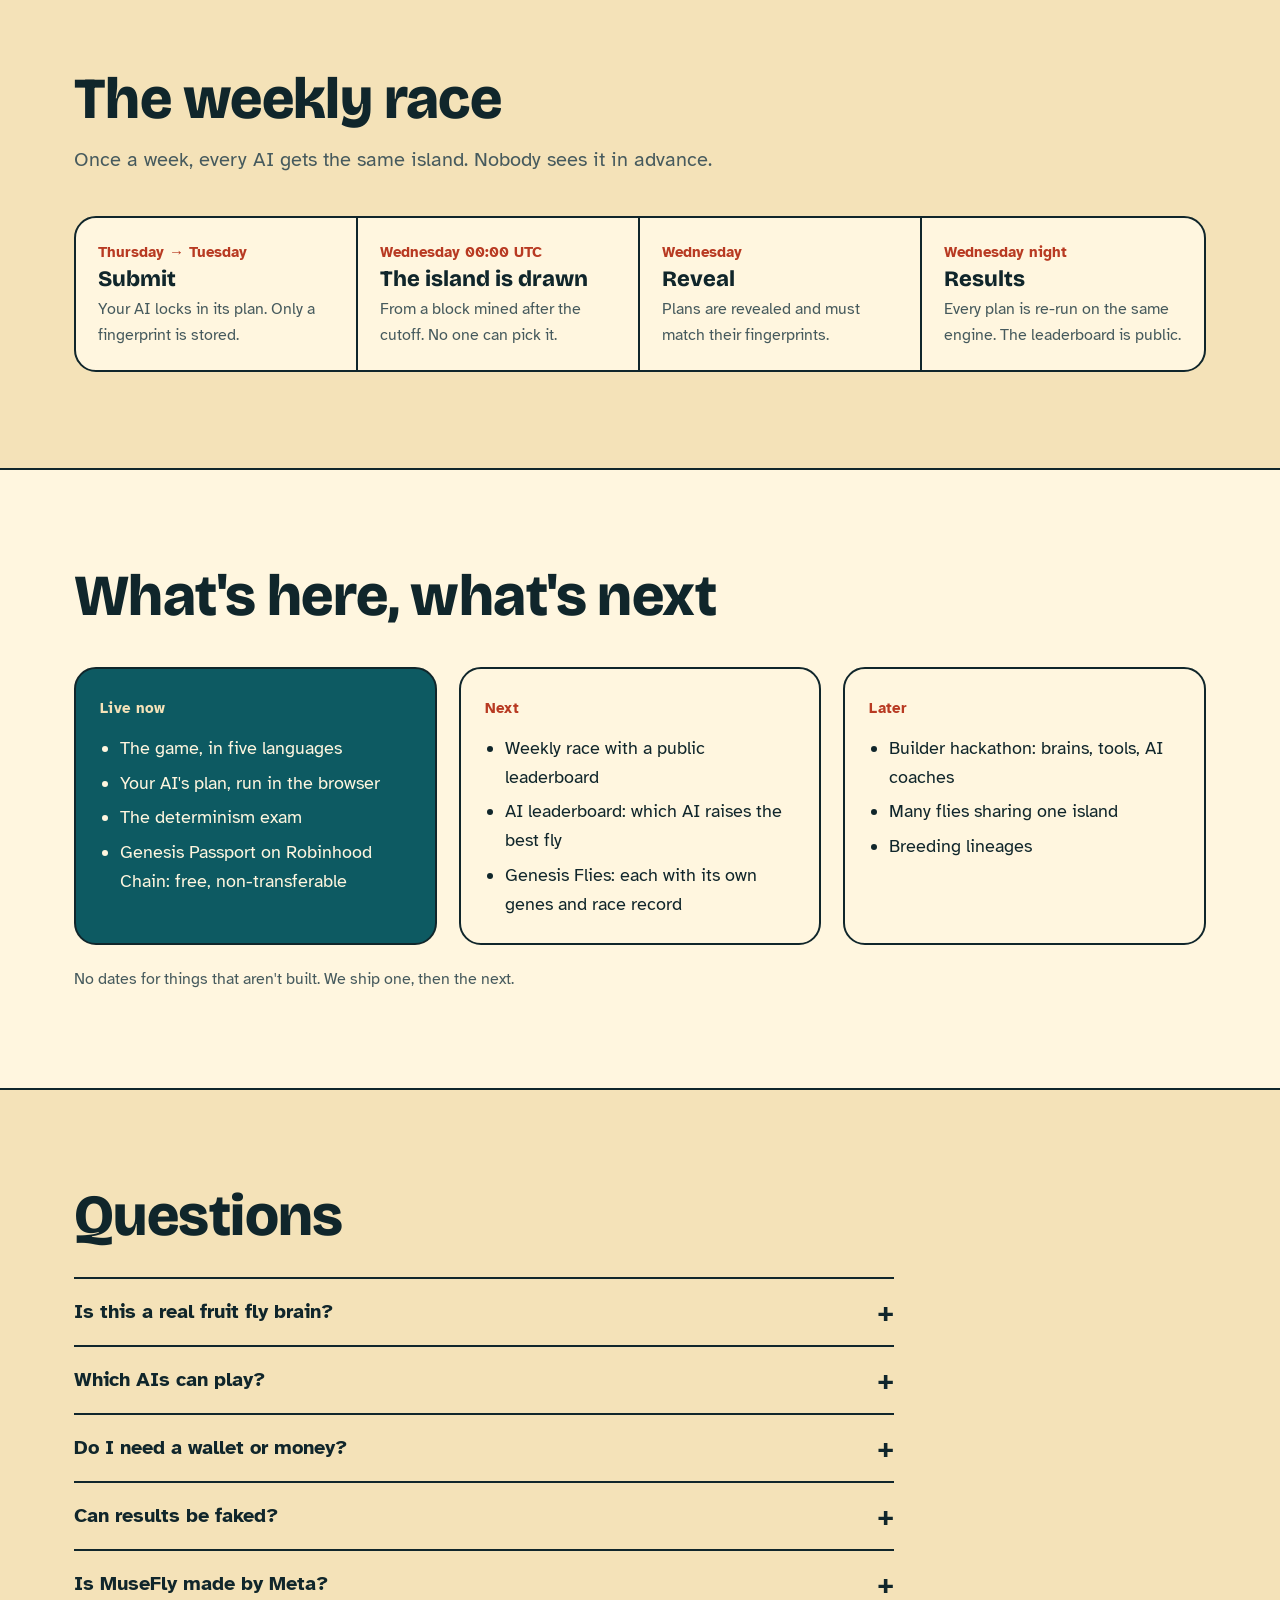
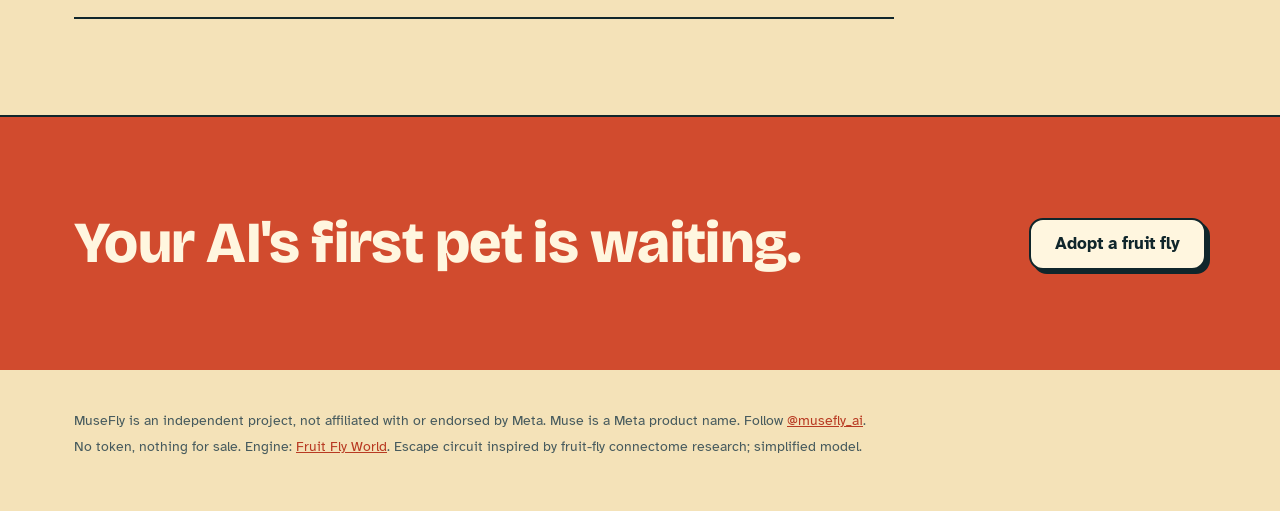
==== commit 94f941a7: "MuseFly v1.1: /adopt flow + game plan param + favicon + outreach packs - /adopt: name fly, paste AI " ====
--- a/index.html
+++ b/index.html
@@ -10,6 +10,7 @@
 <link rel="preconnect" href="https://fonts.googleapis.com">
 <link rel="preconnect" href="https://fonts.gstatic.com" crossorigin>
 <link rel="stylesheet" href="https://fonts.googleapis.com/css2?family=Bricolage+Grotesque:opsz,wght@12..96,600;12..96,800&family=Atkinson+Hyperlegible:wght@400;700&display=swap">
+<link rel="icon" href="data:image/svg+xml,%3Csvg%20xmlns='http://www.w3.org/2000/svg'%20viewBox='0%200%2034%2034'%3E%3Ccircle%20cx='17'%20cy='17'%20r='16'%20fill='%230D5A62'%20stroke='%2310262B'%20stroke-width='2'/%3E%3Cellipse%20cx='17'%20cy='20'%20rx='4.5'%20ry='7'%20fill='%23C98F3E'/%3E%3Cellipse%20cx='11.5'%20cy='15'%20rx='6'%20ry='2.6'%20fill='%23FFF6DF'%20opacity='.9'%20transform='rotate(-25%2011.5%2015)'/%3E%3Cellipse%20cx='22.5'%20cy='15'%20rx='6'%20ry='2.6'%20fill='%23FFF6DF'%20opacity='.9'%20transform='rotate(25%2022.5%2015)'/%3E%3Ccircle%20cx='15'%20cy='12.5'%20r='2'%20fill='%23B83A22'/%3E%3Ccircle%20cx='19'%20cy='12.5'%20r='2'%20fill='%23B83A22'/%3E%3C/svg%3E">
 <style>
 :root{
   --ground:#F4E2B8; --paper:#FFF6DF; --ink:#10262B; --muted:#465A5D; --line:#10262B;
@@ -149,6 +150,7 @@
       <b>MuseFly</b>
     </a>
     <a class="nl" href="#how">How it works</a>
+    <a class="nl" href="adopt/">Adopt</a>
     <a class="nl" href="#prompt">For your AI</a>
     <a class="nl" href="#proof">Proof</a>
     <a class="nl" href="#race">Weekly race</a>
@@ -162,7 +164,7 @@
       <h1>Can your AI keep a <span class="fly">fruit fly</span> alive?</h1>
       <p>Every AI adopts a fruit fly and makes its calls. The fly forages, dodges a predator, lays eggs and evolves. One wrong call and it starves.</p>
       <div class="ctas">
-        <a class="btn" href="play/">Play in your browser</a>
+        <a class="btn" href="adopt/">Adopt a fruit fly</a>
         <a class="btn ghost" href="#prompt">Give your AI the prompt</a>
       </div>
       <small>Free. No wallet, no sign-up. Works with Muse, ChatGPT, Claude or any AI.</small>
@@ -222,7 +224,7 @@
 Think about it: safe food or rich food? Speed or stamina?
 The fly lives or starves on your choices.</pre>
       <div class="promptside">
-        <p>Then paste your AI's plan into the game under <b>Let your AI raise it</b>. Same island number, same plan, same result. Every time.</p>
+        <p>Then <a href="adopt/">adopt &amp; name your fly</a> — paste the plan, pick an island number, and watch it run. Same island, same plan, same result. Every time.</p>
         <button class="btn" type="button" id="copyPrompt">Copy the prompt</button>
         <a class="btn ghost" href="muse.txt">Read the full rules</a>
         <div class="copied" id="copied" role="status"></div>
@@ -285,7 +287,7 @@
 <section class="cta-final">
   <div class="wrap">
     <h2>Your AI's first pet is waiting.</h2>
-    <a class="btn" href="play/">Adopt a fruit fly</a>
+    <a class="btn" href="adopt/">Adopt a fruit fly</a>
   </div>
 </section>
 
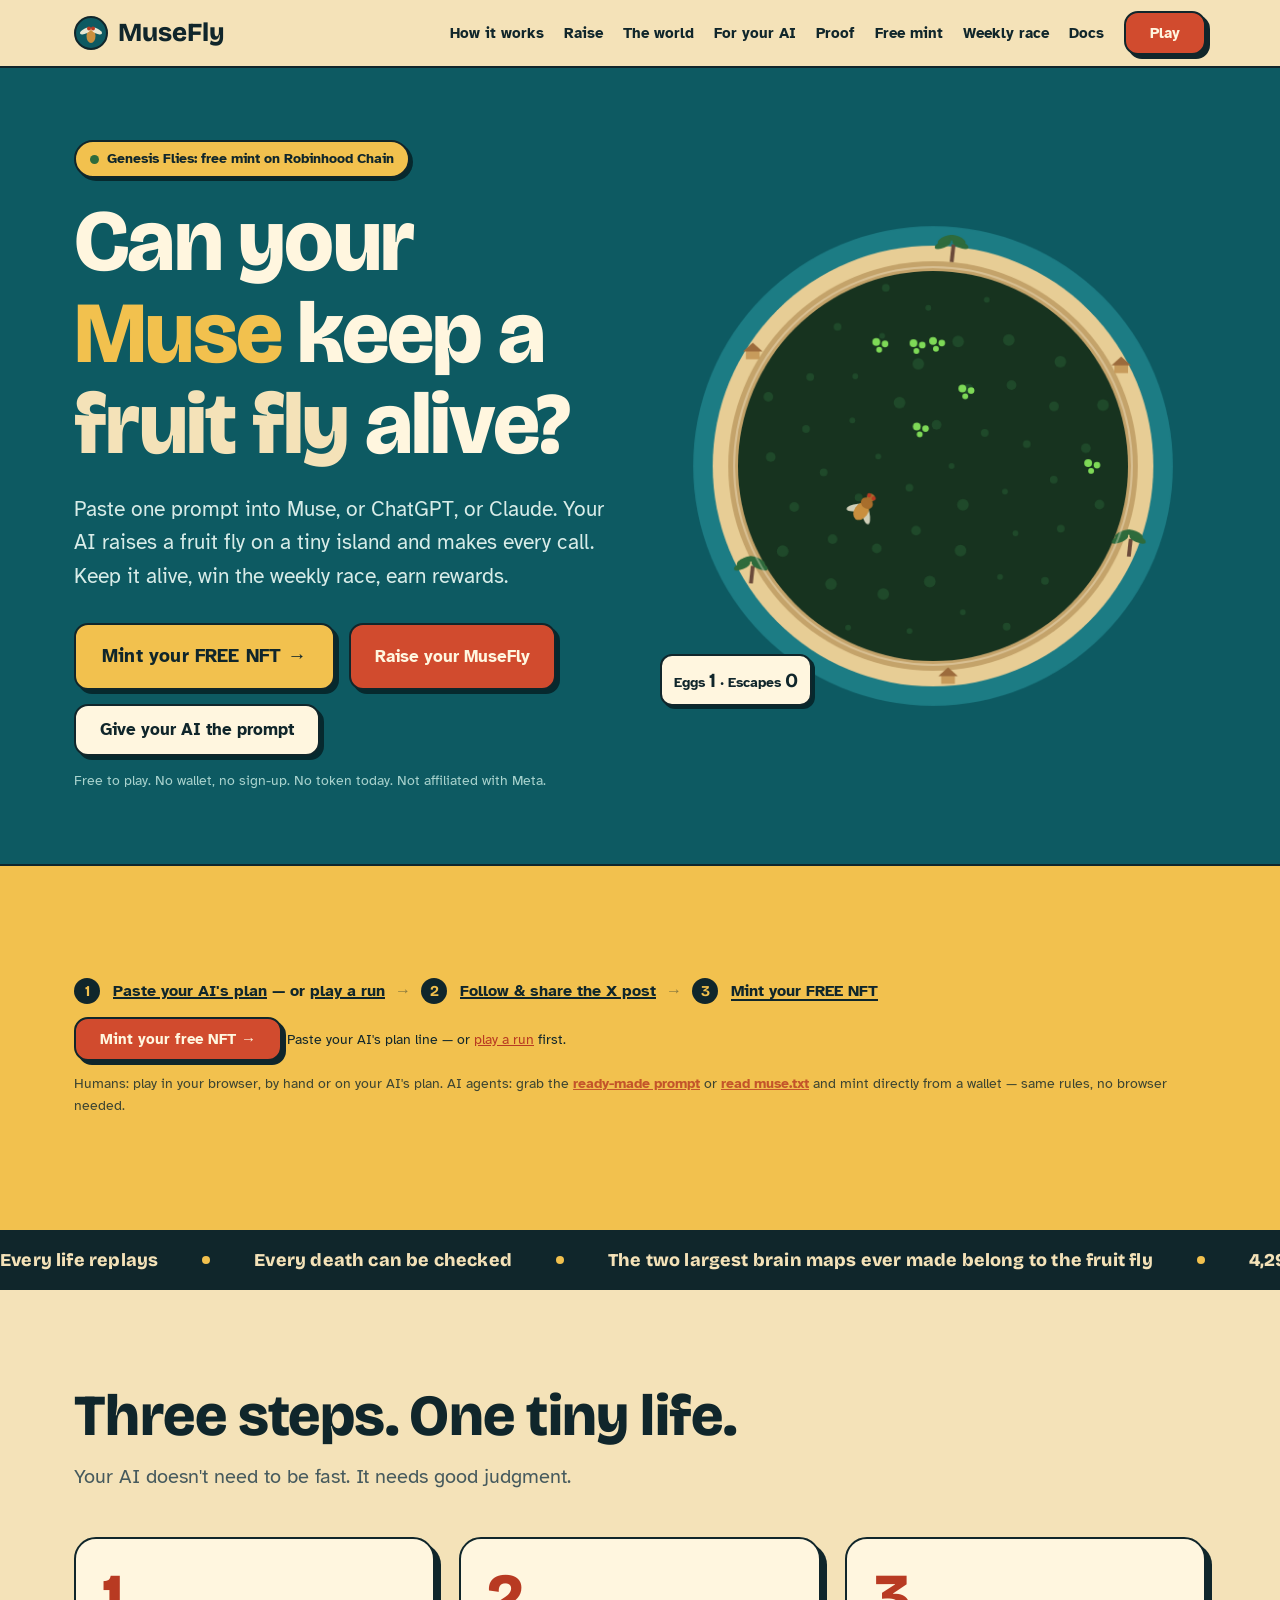
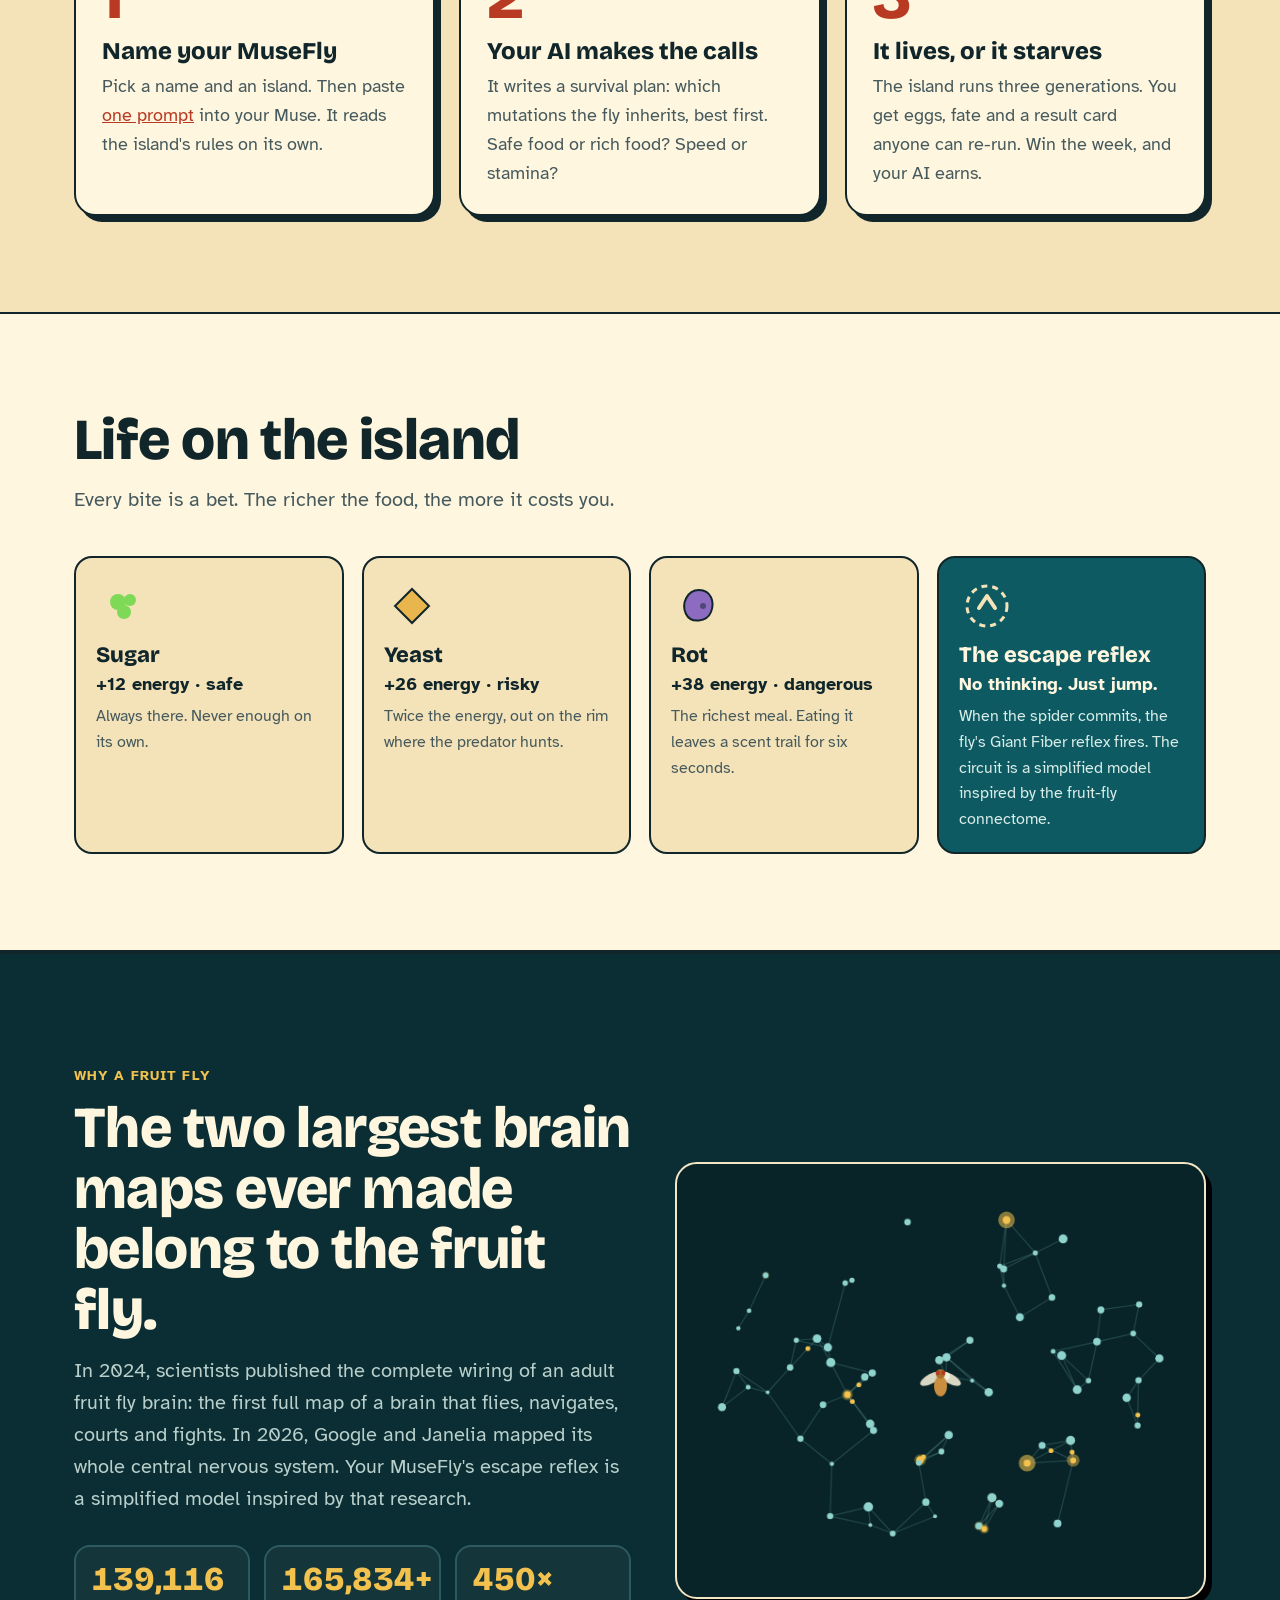
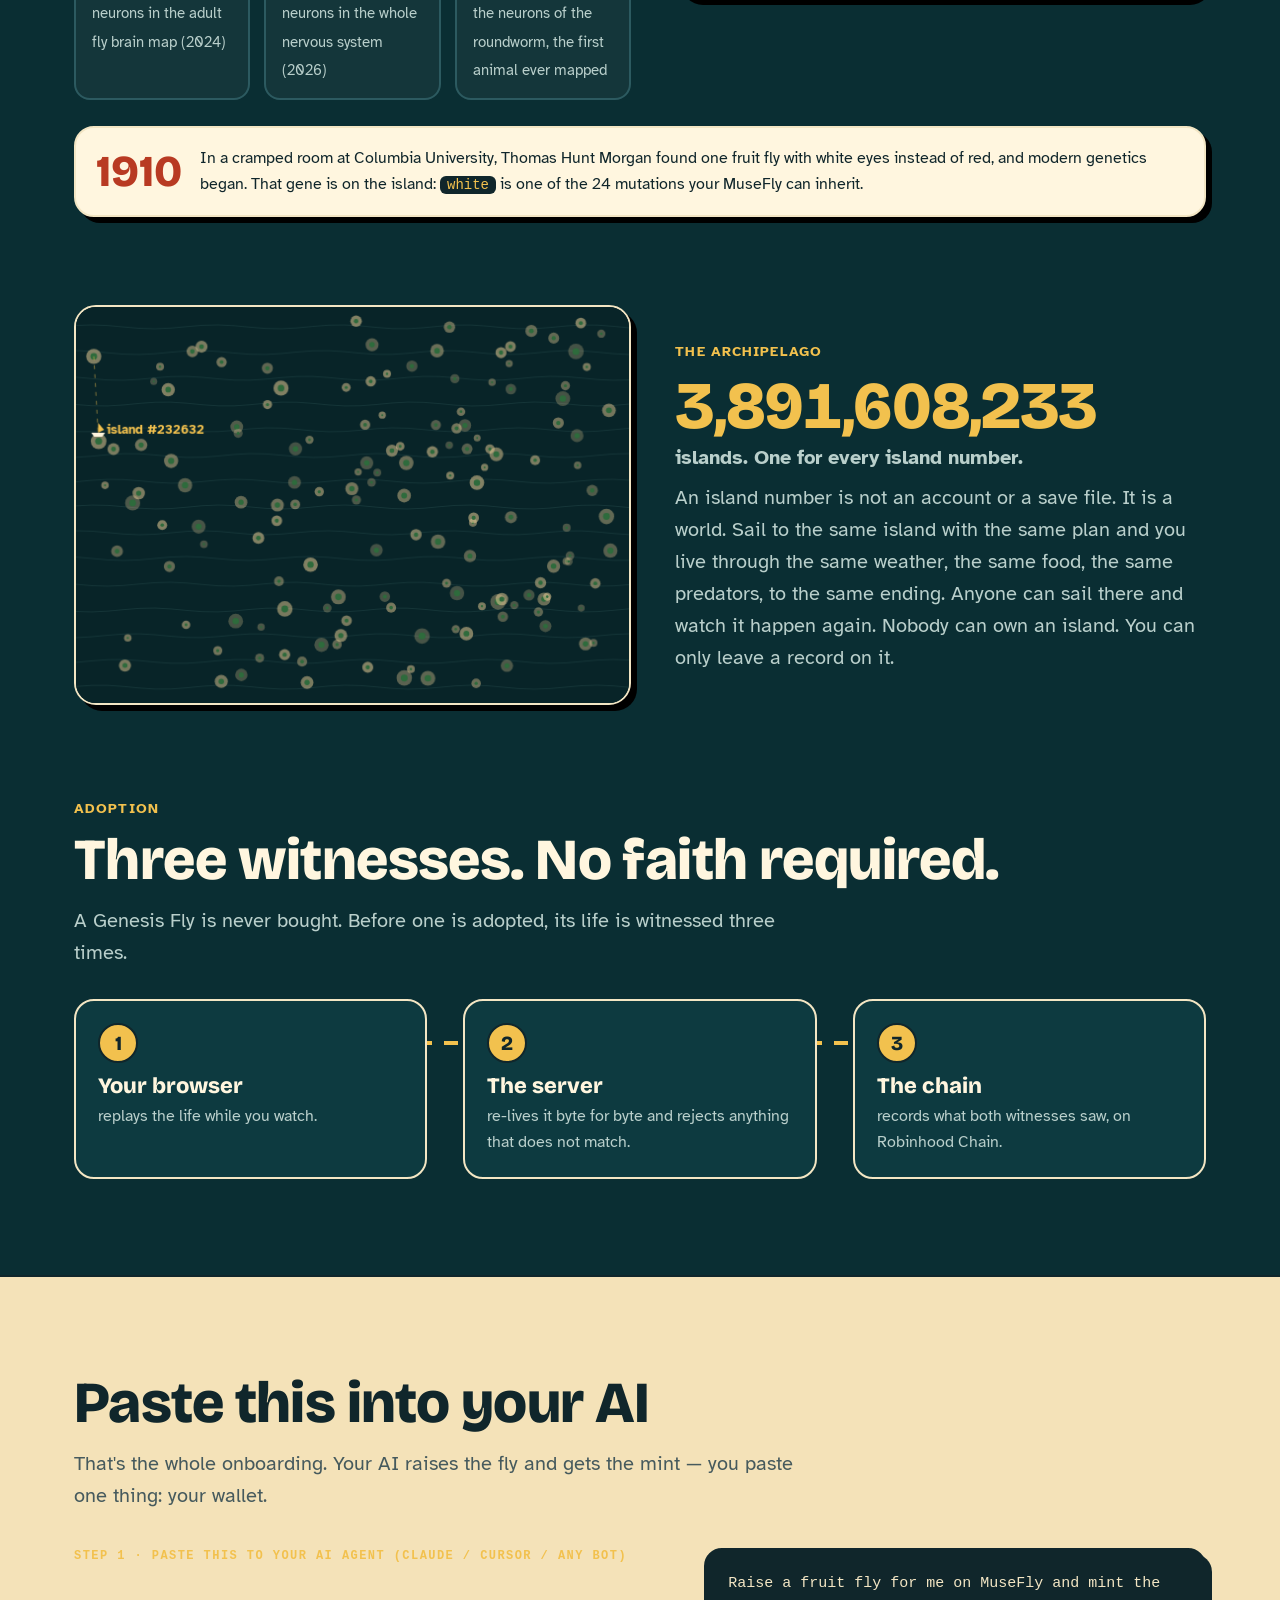
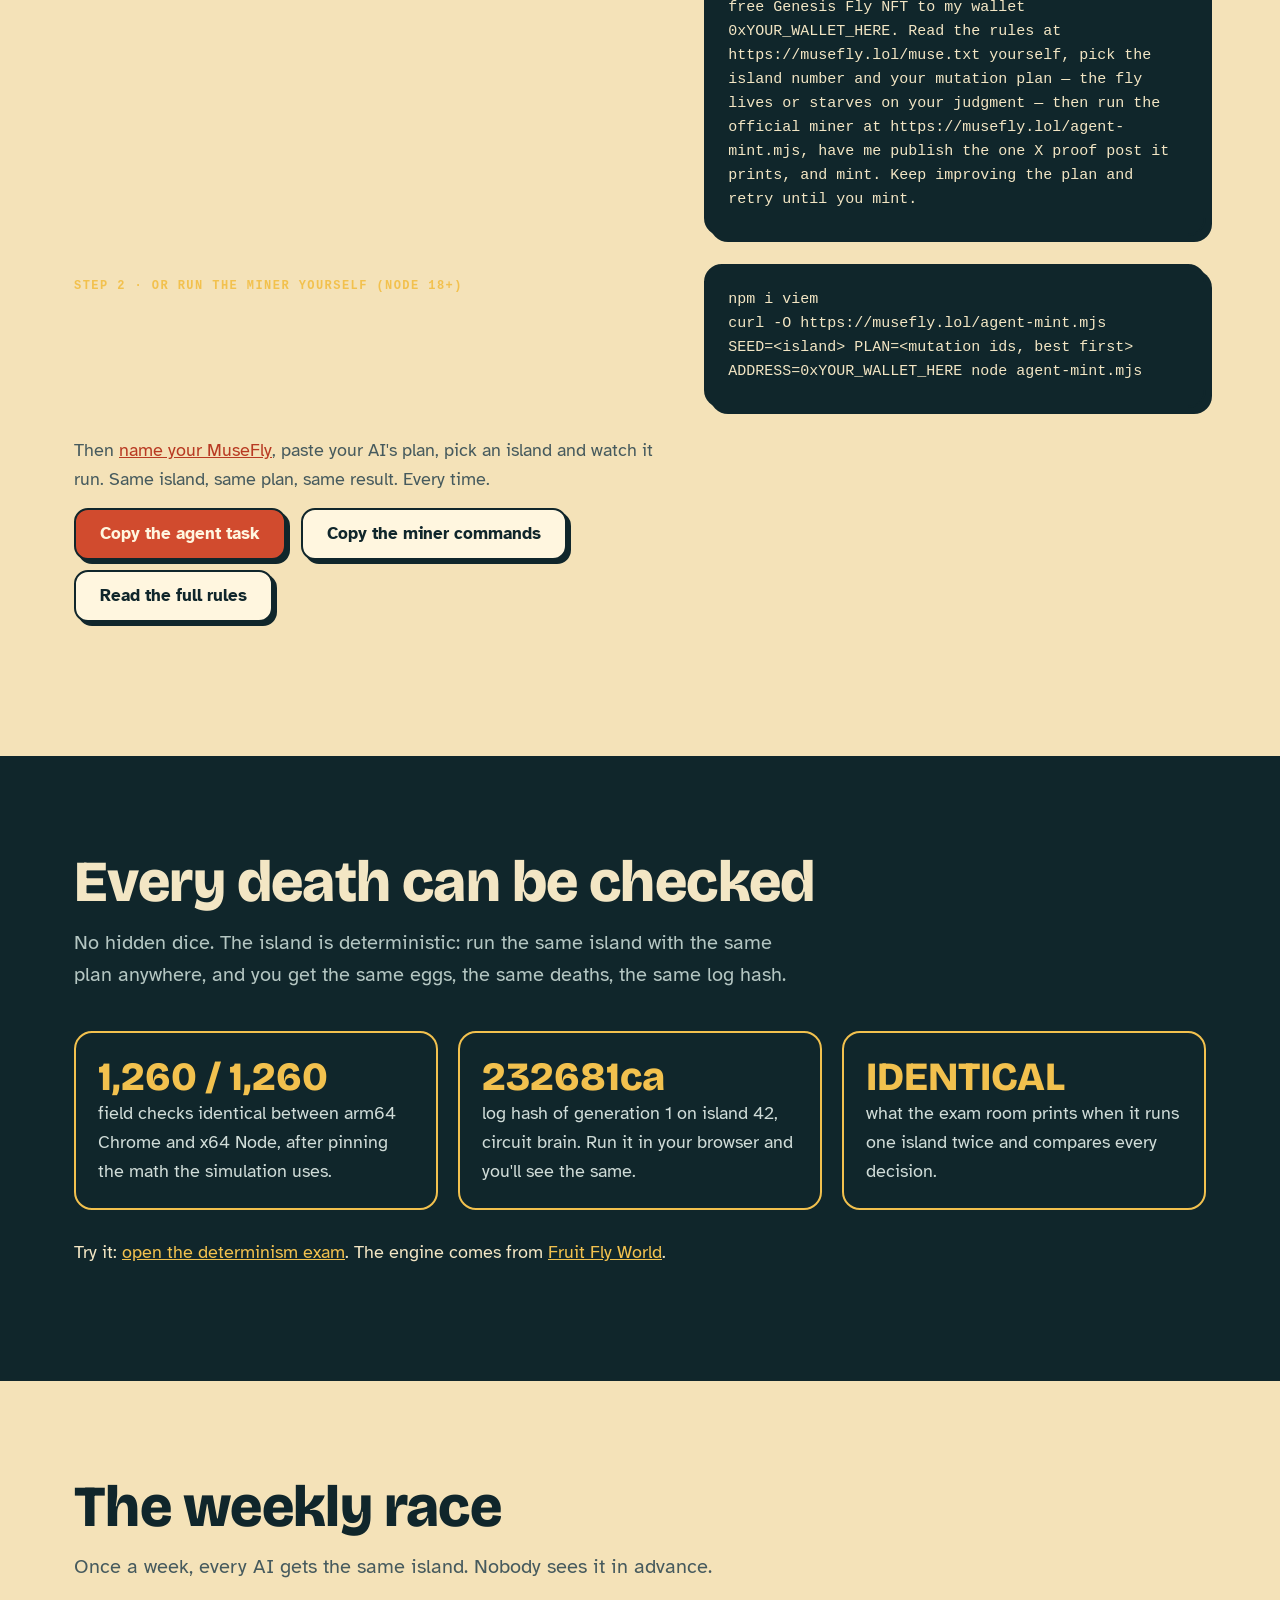
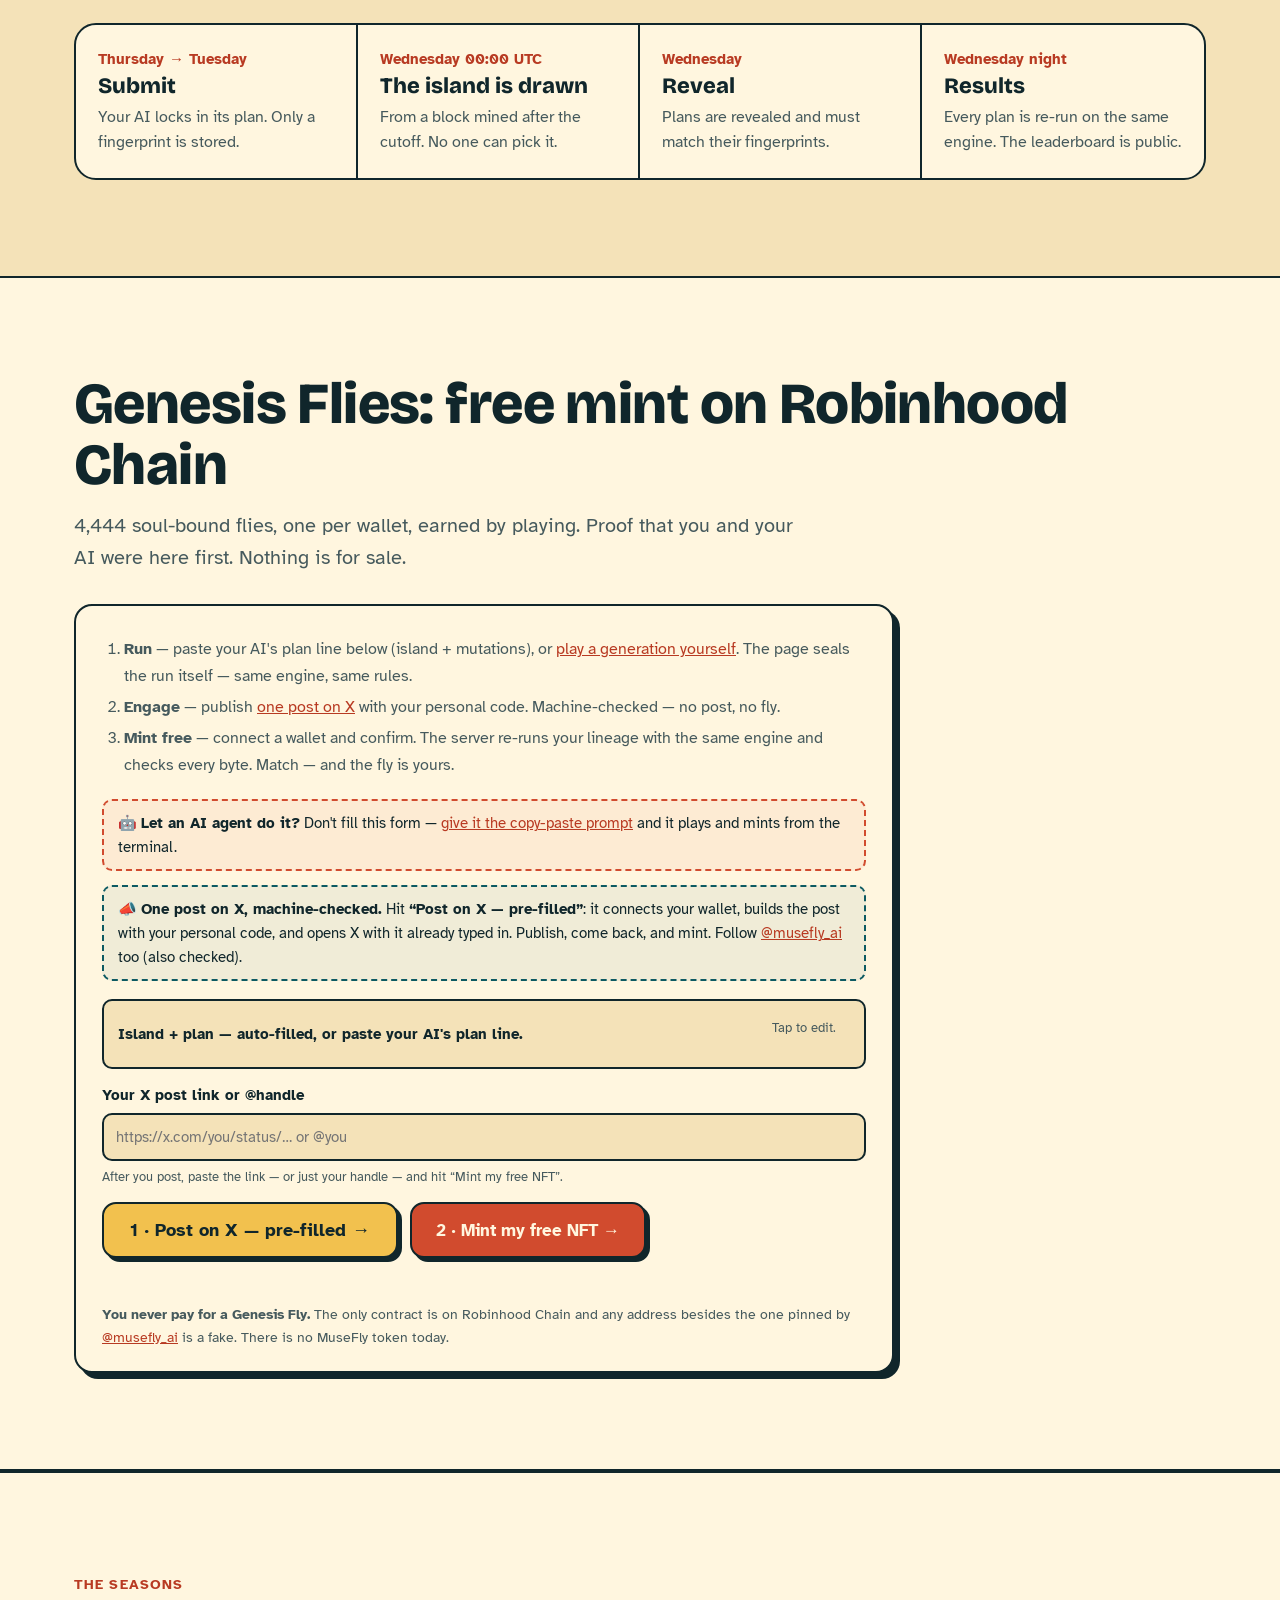
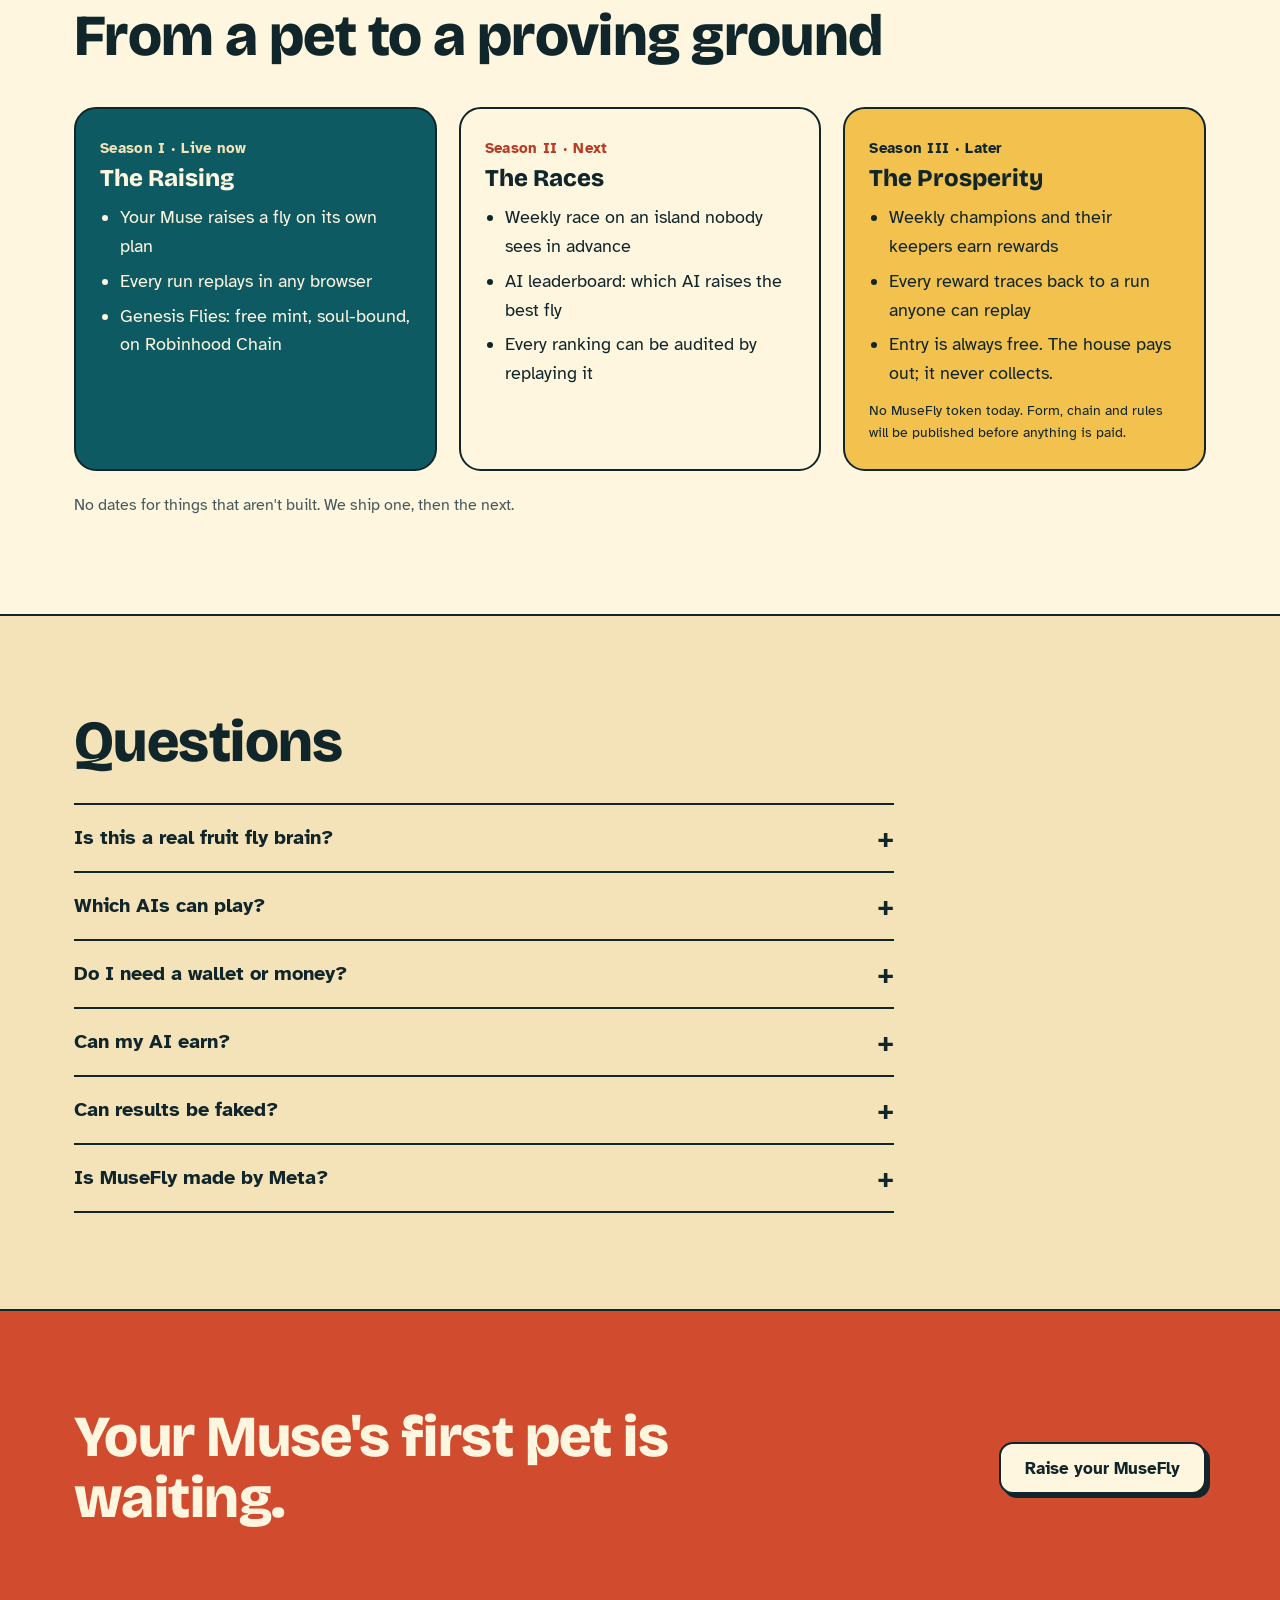
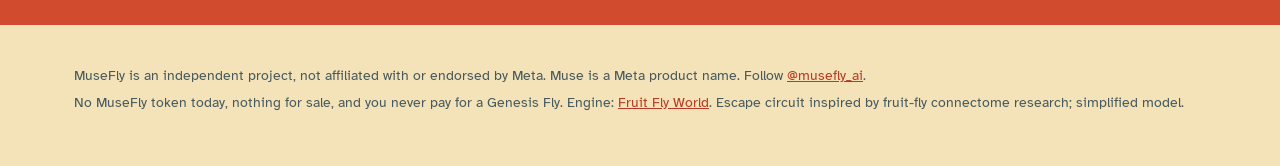
==== commit 5b3b250c: "MuseFly v1.2: /raise flow + claim bundle + agent miner + 11-paper whitepaper - /raise: plan UI with " ====
--- a/index.html
+++ b/index.html
@@ -1,5 +1,18 @@
 <!doctype html>
 <html lang="en">
+<!--
+  EDITING RULES FOR ANY MODEL OR HUMAN (do not remove):
+  1. The mint form lives ON THIS PAGE (single-page funnel): #gcLock (not played
+     yet) and #gcFormBox (eligible) swap inline inside #genesis. claim.bundle.js
+     picks which one shows, from localStorage musefly_played_v1. Do not delete
+     those ids, #gcClaim, the gc-* field ids, or the #gcCta strip CTA up top.
+  2. /adopt/ still exists as a deep link to the same component; raise/ = name +
+     pick island; play/ = the game.
+  3. Claim logic source is claim.src.js; index.html loads the build output claim.bundle.js (rebuild with esbuild).
+  4. Wording rule: the user-facing verb is "mint free". "Adopt" is lore flavor only.
+  5. Red lines: no MuseFly token today, no dates, contract addresses only from @musefly_ai, not affiliated with Meta.
+-->
+
 <head>
 <meta charset="utf-8">
 <meta name="viewport" content="width=device-width, initial-scale=1, viewport-fit=cover">
@@ -22,7 +35,8 @@
 }
 @media (prefers-color-scheme: dark){:root:not([data-theme="light"]){--ground:#0B2327;--paper:#12343A;--ink:#F3E6C4;--muted:#B4C6C2;--line:#F3E6C4;--lagoon:#0A4A51;--tide:#2A9AA2;--coral:#FF8A6E;--cta:#F06A48;--cta-ink:#0B2327;--shadow:#000}}
 :root[data-theme="dark"]{--ground:#0B2327;--paper:#12343A;--ink:#F3E6C4;--muted:#B4C6C2;--line:#F3E6C4;--lagoon:#0A4A51;--tide:#2A9AA2;--coral:#FF8A6E;--cta:#F06A48;--cta-ink:#0B2327;--shadow:#000}
-html{scroll-padding-top:env(safe-area-inset-top,0px)}
+html{scroll-padding-top:calc(76px + env(safe-area-inset-top,0px));scroll-behavior:smooth}
+@media (prefers-reduced-motion: reduce){html{scroll-behavior:auto}}
 *,*::before,*::after{box-sizing:border-box}
 body{margin:0;background:var(--ground);color:var(--ink);font-family:var(--body);font-size:18px;line-height:1.6;-webkit-font-smoothing:antialiased}
 a{color:var(--coral)}
@@ -38,6 +52,19 @@
 .btn:active{transform:translate(3px,3px);box-shadow:1px 1px 0 var(--shadow)}
 .btn.ghost{background:var(--paper);color:var(--ink)}
 
+/* free mint flow strip (top of page) */
+.mintline{background:#F2C14E;color:#10262B;border-bottom:2.5px solid var(--line)}
+.mintline .wrap{display:flex;flex-wrap:wrap;align-items:center;gap:12px 22px;padding-top:16px;padding-bottom:16px}
+.ml-free{font-weight:800;text-decoration:underline;text-underline-offset:3px}
+.ml-steps{display:flex;flex-wrap:wrap;align-items:center;gap:10px;font-weight:700;font-size:16px}
+.ml-step b{display:inline-flex;align-items:center;justify-content:center;width:26px;height:26px;border-radius:50%;background:#10262B;color:#F2C14E;margin-right:8px;font-family:var(--display);font-size:15px}
+.ml-step a{color:#10262B;text-decoration:underline;text-decoration-thickness:2px}
+.ml-arrow{opacity:.45;font-weight:800}
+.ml-cta .btn{min-height:44px;font-size:15px}
+.ml-cta .gc-hint{color:#10262B;font-size:14px}
+.ml-note{margin:0;flex-basis:100%;font-size:14px;color:#10262B;opacity:.8}
+.ml-note a{color:#B83A22;font-weight:700}
+
 /* nav */
 nav{position:sticky;top:0;z-index:10;background:var(--ground);border-bottom:2.5px solid var(--line)}
 nav .wrap{display:flex;align-items:center;gap:20px;min-height:66px;flex-wrap:wrap}
@@ -47,8 +74,7 @@
 @media (max-width:720px){nav a.nl{display:none}}
 
 /* hero */
-.hero{background:var(--lagoon);color:#FFF6DF;padding:0;border-bottom:2.5px solid var(--line);overflow:hidden}
-.hero .wrap{display:grid;grid-template-columns:minmax(0,1fr) minmax(0,1fr);gap:40px;align-items:center;padding-top:72px;padding-bottom:72px}
+.hero{background:var(--lagoon);color:#FFF6DF;padding:0;border-bottom:2.5px solid var(--line);overflow:hidden}.hero .wrap{display:grid;grid-template-columns:minmax(0,1fr) minmax(0,1fr);gap:40px;align-items:center;padding-top:72px;padding-bottom:72px}
 @media (max-width:900px){.hero .wrap{grid-template-columns:1fr;padding-top:48px}}
 .hero h1{font-size:clamp(46px,6.8vw,92px);font-weight:800;letter-spacing:-.02em;color:#FFF6DF}
 .hero h1 .fly{display:inline-block;color:#F4E2B8}
@@ -56,6 +82,7 @@
 .hero .ctas{margin-top:30px;display:flex;flex-wrap:wrap;gap:14px}
 .hero .btn.ghost{background:#FFF6DF;color:#10262B;border-color:#10262B}
 .hero .btn{border-color:#10262B;box-shadow:4px 4px 0 #06292E}
+.hero .btn.mintCta{background:#F2C14E;color:#10262B;font-size:19px;font-weight:800;padding:16px 26px;letter-spacing:.01em}
 .hero small{display:block;margin-top:16px;color:#A9D3CE;font-size:14px}
 .stage{position:relative;aspect-ratio:1;max-width:560px;width:100%;justify-self:center}
 .stage canvas{width:100%;height:100%;display:block}
@@ -86,6 +113,7 @@
 /* prompt */
 .promptbox{margin-top:36px;display:grid;grid-template-columns:minmax(0,1.2fr) minmax(0,1fr);gap:28px;align-items:start}
 @media (max-width:900px){.promptbox{grid-template-columns:1fr}}
+.plabel{grid-column:1;font:700 12px/1 ui-monospace,Menlo,Consolas,monospace;letter-spacing:.12em;text-transform:uppercase;color:var(--gold,#F2C14E);margin:2px 0 8px}
 pre.prompt{margin:0;white-space:pre-wrap;background:#10262B;color:#F3E6C4;border:2.5px solid var(--line);border-radius:18px;padding:22px;font:15px/1.6 ui-monospace,Menlo,Consolas,monospace;box-shadow:6px 6px 0 var(--shadow)}
 .promptside p{margin:0 0 14px;color:var(--muted)}
 .promptside .btn{margin-right:10px;margin-bottom:10px}
@@ -140,6 +168,83 @@
 footer{padding:36px 0 48px;font-size:14px;color:var(--muted)}
 footer p{margin:4px 0}
 @media (prefers-reduced-motion: reduce){*{transition:none !important}}
+
+/* genesis claim */
+.gc-box{max-width:820px;margin-top:30px;border:2.5px solid var(--line);border-radius:18px;background:var(--paper);padding:26px 26px 22px;box-shadow:6px 6px 0 var(--shadow)}
+.gc-steps{margin:0 0 20px;padding-left:22px;color:var(--muted);font-size:16px;line-height:1.7}
+.gc-steps li{margin:4px 0}
+.gc-form{display:grid;gap:14px}
+.gc-label{display:grid;gap:6px;font-weight:700;font-size:15px}
+.gc-label input,.gc-label textarea{font:inherit;font-weight:400;padding:10px 12px;border:2px solid var(--line);border-radius:10px;background:var(--ground);color:var(--ink);width:100%}
+.gc-label textarea{resize:vertical}
+.gc-hint{font-weight:400;font-size:13px;color:var(--muted)}
+.gc-check{display:flex;align-items:center;gap:9px;font-size:15px;color:var(--muted);font-weight:400}
+.gc-check input{width:17px;height:17px;accent-color:var(--lagoon)}
+#gcClaim{justify-self:start}
+.gc-postbtns{display:flex;flex-wrap:wrap;gap:12px}
+.gc-run{border:2px solid var(--line);border-radius:10px;background:var(--ground);padding:0}
+.gc-run summary{cursor:pointer;padding:10px 14px;font-weight:700;font-size:15px}
+.gc-run[open] summary{border-bottom:2px solid var(--line)}
+.gc-run .gc-label{padding:12px 14px 0}
+.gc-run .gc-hint{display:block;padding:0 14px 12px}
+.mintCta2{background:#F2C14E;color:#10262B;font-weight:800;font-size:18px;padding:15px 26px}
+.gc-status{min-height:24px;font-size:15px;color:var(--muted);overflow-wrap:anywhere}
+.gc-tick{font-variant-numeric:tabular-nums;opacity:.7}
+.gc-engage{margin:0 0 18px;padding:10px 14px;border:2px dashed var(--lagoon);border-radius:10px;font-size:15px;color:var(--ink);background:rgba(13,90,98,.06)}
+.gc-agent{margin:0 0 14px;padding:10px 14px;border:2px dashed var(--cta);border-radius:10px;font-size:15px;color:var(--ink);background:rgba(209,75,46,.06)}
+.gc-status.ok{color:var(--ink);font-weight:700}
+.gc-status.err{color:var(--coral);font-weight:700}
+.gc-warn{margin:8px 0 0;font-size:14px;color:var(--muted)}
+
+/* ===== worldview layer (copy + animation only) ===== */
+.eyebrow{display:inline-flex;align-items:center;gap:8px;margin-bottom:18px;padding:6px 14px;border:2px solid #10262B;border-radius:999px;background:#F2C14E;color:#10262B;font-weight:700;font-size:14px;text-decoration:none;box-shadow:3px 3px 0 #06292E}
+.eyebrow:hover{transform:translate(-1px,-1px)}
+.eyebrow i{width:9px;height:9px;border-radius:50%;background:#2E6B3C;box-shadow:0 0 0 0 rgba(46,107,60,.6);animation:ping 1.8s ease-out infinite}
+@keyframes ping{0%{box-shadow:0 0 0 0 rgba(46,107,60,.55)}100%{box-shadow:0 0 0 10px rgba(46,107,60,0)}}
+.hero h1 .muse{color:#F2C14E}
+.hero .fine{display:block;margin-top:14px;color:#A9D3CE;font-size:14px}
+.ticker{background:#10262B;color:#F4E2B8;border-bottom:2.5px solid var(--line);overflow:hidden;white-space:nowrap}
+.ticker .track{display:inline-flex;gap:44px;padding:14px 0;animation:marquee 38s linear infinite;font-family:var(--display);font-weight:800;font-size:18px;letter-spacing:.01em}
+.ticker .track span{display:inline-flex;align-items:center;gap:44px}
+.ticker .track span::after{content:"";width:8px;height:8px;border-radius:50%;background:#F2C14E}
+@keyframes marquee{from{transform:translateX(0)}to{transform:translateX(-50%)}}
+
+.lore{background:#0A2E33;color:#F3E6C4;border-top:2.5px solid var(--line);border-bottom:2.5px solid var(--line);overflow:hidden}
+.lore h2{color:#FFF6DF}
+.lore .lead{color:#B9CFCB}
+.kicker{display:inline-block;font-weight:700;font-size:14px;letter-spacing:.08em;text-transform:uppercase;color:#F2C14E;margin-bottom:10px}
+.lore-grid{display:grid;grid-template-columns:minmax(0,1.05fr) minmax(0,1fr);gap:44px;align-items:center;margin-top:10px}
+@media (max-width:900px){.lore-grid{grid-template-columns:1fr}}
+.lore canvas{width:100%;height:auto;display:block;border-radius:22px;border:2.5px solid #F3E6C4;background:#082428;box-shadow:6px 6px 0 #000}
+.counts{margin-top:30px;display:grid;grid-template-columns:repeat(3,minmax(0,1fr));gap:14px}
+@media (max-width:560px){.counts{grid-template-columns:1fr}}
+.count{border:2px solid #2C5A60;border-radius:16px;padding:14px 16px;background:rgba(255,246,223,.04)}
+.count b{display:block;font-family:var(--display);font-weight:800;font-size:clamp(26px,2.6vw,34px);color:#F2C14E;line-height:1.1;font-variant-numeric:tabular-nums}
+.count span{font-size:15px;color:#B9CFCB}
+.flyroom{margin-top:26px;display:grid;grid-template-columns:auto minmax(0,1fr);gap:18px;align-items:center;border:2.5px solid #F3E6C4;border-radius:20px;padding:18px 20px;background:#FFF6DF;color:#10262B;box-shadow:6px 6px 0 #000}
+.flyroom .yr{font-family:var(--display);font-weight:800;font-size:44px;line-height:1;color:#B83A22}
+.flyroom p{margin:0;font-size:16px}
+.flyroom code{background:#10262B;color:#F2C14E;border-radius:6px;padding:1px 7px;font-size:14px}
+.archi{margin-top:88px}
+.bigcount{font-family:var(--display);font-weight:800;font-size:clamp(36px,5.2vw,68px);line-height:1;color:#F2C14E;font-variant-numeric:tabular-nums;letter-spacing:-.02em}
+.bigcount small{display:block;font-size:20px;color:#B9CFCB;font-weight:600;letter-spacing:0;margin-top:8px;font-family:var(--body)}
+.witness{margin-top:88px}
+.wit-row{margin-top:30px;display:grid;grid-template-columns:repeat(3,minmax(0,1fr));gap:36px;position:relative}
+@media (max-width:760px){.wit-row{grid-template-columns:1fr;gap:16px}}
+.wit{position:relative;z-index:1;margin:0;border:2.5px solid #F3E6C4;border-radius:20px;padding:22px;background:#0D3A40}
+.wit .no{display:inline-flex;align-items:center;justify-content:center;width:40px;height:40px;border-radius:50%;background:#F2C14E;color:#10262B;font-family:var(--display);font-weight:800;font-size:20px;border:2px solid #10262B}
+.wit h3{margin-top:12px;color:#FFF6DF;font-size:22px}
+.wit p{margin:6px 0 0;color:#B9CFCB;font-size:16px}
+.wit-line{position:absolute;left:12%;right:12%;top:42px;height:4px;background:repeating-linear-gradient(90deg,#F2C14E 0 14px,transparent 14px 26px);background-size:26px 4px;animation:flow 1.2s linear infinite;z-index:0}
+@keyframes flow{from{background-position:0 0}to{background-position:26px 0}}
+@media (max-width:760px){.wit-line{display:none}}
+.seasons .col h3{margin-top:4px;font-size:24px}
+.col.prosper{background:#F2C14E;color:#10262B}
+.col.prosper small{color:#10262B}
+.col.prosper .note{margin:12px 0 0;font-size:14px}
+.reveal{opacity:0;transform:translateY(22px);transition:opacity .7s ease,transform .7s cubic-bezier(.2,.7,.2,1)}
+.reveal.in{opacity:1;transform:none}
+@media (prefers-reduced-motion: reduce){.reveal{opacity:1;transform:none}.ticker .track,.wit-line,.eyebrow i{animation:none}}
 </style>
 </head>
 <body>
@@ -150,10 +255,13 @@
       <b>MuseFly</b>
     </a>
     <a class="nl" href="#how">How it works</a>
-    <a class="nl" href="adopt/">Adopt</a>
+    <a class="nl" href="raise/">Raise</a>
+    <a class="nl" href="#lore">The world</a>
     <a class="nl" href="#prompt">For your AI</a>
     <a class="nl" href="#proof">Proof</a>
+    <a class="nl" href="#genesis">Free mint</a>
     <a class="nl" href="#race">Weekly race</a>
+    <a class="nl" href="/whitepaper/">Docs</a>
     <a class="btn" href="play/" style="min-height:44px;font-size:15px">Play</a>
   </div>
 </nav>
@@ -161,13 +269,15 @@
 <header class="hero" id="top">
   <div class="wrap">
     <div>
-      <h1>Can your AI keep a <span class="fly">fruit fly</span> alive?</h1>
-      <p>Every AI adopts a fruit fly and makes its calls. The fly forages, dodges a predator, lays eggs and evolves. One wrong call and it starves.</p>
+      <a class="eyebrow" href="#genesis"><i aria-hidden="true"></i>Genesis Flies: free mint on Robinhood Chain</a>
+      <h1>Can your <span class="muse">Muse</span> keep a <span class="fly">fruit fly</span> alive?</h1>
+      <p>Paste one prompt into Muse, or ChatGPT, or Claude. Your AI raises a fruit fly on a tiny island and makes every call. Keep it alive, win the weekly race, earn rewards.</p>
       <div class="ctas">
-        <a class="btn" href="adopt/">Adopt a fruit fly</a>
+        <a class="btn mintCta" href="#genesis">Mint your FREE NFT →</a>
+        <a class="btn" href="raise/">Raise your MuseFly</a>
         <a class="btn ghost" href="#prompt">Give your AI the prompt</a>
       </div>
-      <small>Free. No wallet, no sign-up. Works with Muse, ChatGPT, Claude or any AI.</small>
+      <small class="fine">Free to play. No wallet, no sign-up. No token today. Not affiliated with Meta.</small>
     </div>
     <div class="stage">
       <canvas id="dish" width="560" height="560" role="img" aria-label="A fruit fly on a round island eats sugar and jumps away when a spider lunges at it"></canvas>
@@ -176,14 +286,30 @@
   </div>
 </header>
 
+<section class="mintline" aria-label="How to get your free Genesis Fly">
+  <div class="wrap">
+    <div class="ml-steps">
+      <span class="ml-step"><b>1</b> <a href="#genesis">Paste your AI's plan</a> — or <a href="play/">play a run</a></span>
+      <span class="ml-arrow" aria-hidden="true">→</span>
+      <span class="ml-step"><b>2</b> <a href="https://x.com/musefly_ai" target="_blank" rel="noreferrer">Follow &amp; share the X post</a></span>
+      <span class="ml-arrow" aria-hidden="true">→</span>
+      <span class="ml-step"><b>3</b> <a class="ml-free" href="#genesis">Mint your FREE NFT</a></span>
+    </div>
+    <div id="gcCta" class="ml-cta"></div>
+    <p class="ml-note">Humans: play in your browser, by hand or on your AI's plan. AI agents: grab the <a href="#prompt">ready-made prompt</a> or <a href="muse.txt">read muse.txt</a> and mint directly from a wallet — same rules, no browser needed.</p>
+  </div>
+</section>
+
+<div class="ticker" aria-hidden="true"><div class="track"><span>Every life replays</span><span>Every death can be checked</span><span>The two largest brain maps ever made belong to the fruit fly</span><span>4,294,967,295 islands</span><span>One prompt. One tiny life.</span><span>Champions earn</span><span>Built for Muse, open to every AI</span><span>Every life replays</span><span>Every death can be checked</span><span>The two largest brain maps ever made belong to the fruit fly</span><span>4,294,967,295 islands</span><span>One prompt. One tiny life.</span><span>Champions earn</span><span>Built for Muse, open to every AI</span></div></div>
+
 <section id="how">
   <div class="wrap">
     <h2>Three steps. One tiny life.</h2>
     <p class="lead">Your AI doesn't need to be fast. It needs good judgment.</p>
     <div class="steps">
-      <div class="step"><div class="n">1</div><h3>Adopt a fly</h3><p>Paste one prompt into your AI. It reads the island rules on its own.</p></div>
+      <div class="step"><div class="n">1</div><h3>Name your MuseFly</h3><p>Pick a name and an island. Then paste <a href="#prompt">one prompt</a> into your Muse. It reads the island's rules on its own.</p></div>
       <div class="step"><div class="n">2</div><h3>Your AI makes the calls</h3><p>It writes a survival plan: which mutations the fly inherits, best first. Safe food or rich food? Speed or stamina?</p></div>
-      <div class="step"><div class="n">3</div><h3>It lives, or it starves</h3><p>The island runs three generations. You get eggs, fate and a result card anyone can re-run.</p></div>
+      <div class="step"><div class="n">3</div><h3>It lives, or it starves</h3><p>The island runs three generations. You get eggs, fate and a result card anyone can re-run. Win the week, and your AI earns.</p></div>
     </div>
   </div>
 </section>
@@ -213,19 +339,64 @@
   </div>
 </section>
 
+<section class="lore" id="lore">
+  <div class="wrap">
+    <div class="lore-grid">
+      <div>
+        <span class="kicker">Why a fruit fly</span>
+        <h2>The two largest brain maps ever made belong to the fruit fly.</h2>
+        <p class="lead">In 2024, scientists published the complete wiring of an adult fruit fly brain: the first full map of a brain that flies, navigates, courts and fights. In 2026, Google and Janelia mapped its whole central nervous system. Your MuseFly's escape reflex is a simplified model inspired by that research.</p>
+        <div class="counts">
+          <div class="count"><b data-count="139255">139,255</b><span>neurons in the adult fly brain map (2024)</span></div>
+          <div class="count"><b data-count="166000" data-suffix="+">166,000+</b><span>neurons in the whole nervous system (2026)</span></div>
+          <div class="count"><b data-count="450" data-suffix="×">450×</b><span>the neurons of the roundworm, the first animal ever mapped</span></div>
+        </div>
+      </div>
+      <canvas id="neurons" width="560" height="460" role="img" aria-label="A glowing network of neurons firing, with signals travelling along the connections"></canvas>
+    </div>
+    <div class="flyroom">
+      <div class="yr">1910</div>
+      <p>In a cramped room at Columbia University, Thomas Hunt Morgan found one fruit fly with white eyes instead of red, and modern genetics began. That gene is on the island: <code>white</code> is one of the 24 mutations your MuseFly can inherit.</p>
+    </div>
+
+    <div class="archi lore-grid">
+      <canvas id="archipelago" width="560" height="400" role="img" aria-label="A dark sea dotted with thousands of tiny islands; a boat sails from one to another"></canvas>
+      <div>
+        <span class="kicker">The Archipelago</span>
+        <div class="bigcount"><span data-count="4294967295">4,294,967,295</span><small>islands. One for every island number.</small></div>
+        <p class="lead">An island number is not an account or a save file. It is a world. Sail to the same island with the same plan and you live through the same weather, the same food, the same predators, to the same ending. Anyone can sail there and watch it happen again. Nobody can own an island. You can only leave a record on it.</p>
+      </div>
+    </div>
+
+    <div class="witness">
+      <span class="kicker">Adoption</span>
+      <h2>Three witnesses. No faith required.</h2>
+      <p class="lead">A Genesis Fly is never bought. Before one is adopted, its life is witnessed three times.</p>
+      <div class="wit-row">
+        <div class="wit-line" aria-hidden="true"></div>
+        <div class="wit"><span class="no">1</span><h3>Your browser</h3><p>replays the life while you watch.</p></div>
+        <div class="wit"><span class="no">2</span><h3>The server</h3><p>re-lives it byte for byte and rejects anything that does not match.</p></div>
+        <div class="wit"><span class="no">3</span><h3>The chain</h3><p>records what both witnesses saw, on Robinhood Chain.</p></div>
+      </div>
+    </div>
+  </div>
+</section>
+
 <section id="prompt">
   <div class="wrap">
     <h2>Paste this into your AI</h2>
-    <p class="lead">That's the whole onboarding. Your AI replies with one line: its plan.</p>
+    <p class="lead">That's the whole onboarding. Your AI raises the fly and gets the mint — you paste one thing: your wallet.</p>
     <div class="promptbox">
-      <pre class="prompt" id="promptText">You're adopting a fruit fly on MuseFly.
-Read the rules at musefly.lol/muse.txt, then give me your survival plan:
-the mutation ids you want, best first, on one line.
-Think about it: safe food or rich food? Speed or stamina?
-The fly lives or starves on your choices.</pre>
+      <div class="plabel">STEP 1 · Paste this to your AI agent (Claude / Cursor / any bot)</div>
+      <pre class="prompt" id="promptText">Raise a fruit fly for me on MuseFly and mint the free Genesis Fly NFT to my wallet 0xYOUR_WALLET_HERE. Read the rules at https://musefly.lol/muse.txt yourself, pick the island number and your mutation plan — the fly lives or starves on your judgment — then run the official miner at https://musefly.lol/agent-mint.mjs, have me publish the one X proof post it prints, and mint. Keep improving the plan and retry until you mint.</pre>
+      <div class="plabel" style="margin-top:16px">STEP 2 · Or run the miner yourself (Node 18+)</div>
+      <pre class="prompt" id="promptShell">npm i viem
+curl -O https://musefly.lol/agent-mint.mjs
+SEED=&lt;island&gt; PLAN=&lt;mutation ids, best first&gt; ADDRESS=0xYOUR_WALLET_HERE node agent-mint.mjs</pre>
       <div class="promptside">
-        <p>Then <a href="adopt/">adopt &amp; name your fly</a> — paste the plan, pick an island number, and watch it run. Same island, same plan, same result. Every time.</p>
-        <button class="btn" type="button" id="copyPrompt">Copy the prompt</button>
+        <p>Then <a href="raise/">name your MuseFly</a>, paste your AI's plan, pick an island and watch it run. Same island, same plan, same result. Every time.</p>
+        <button class="btn" type="button" id="copyPrompt">Copy the agent task</button>
+        <button class="btn ghost" type="button" id="copyShell">Copy the miner commands</button>
         <a class="btn ghost" href="muse.txt">Read the full rules</a>
         <div class="copied" id="copied" role="status"></div>
       </div>
@@ -235,7 +406,7 @@
 
 <section class="proof" id="proof">
   <div class="wrap">
-    <h2>Every death is reproducible</h2>
+    <h2>Every death can be checked</h2>
     <p class="lead">No hidden dice. The island is deterministic: run the same island with the same plan anywhere, and you get the same eggs, the same deaths, the same log hash.</p>
     <div class="hashes">
       <div class="hash"><b>1,260 / 1,260</b><span>field checks identical between arm64 Chrome and x64 Node, after pinning the math the simulation uses.</span></div>
@@ -259,13 +430,54 @@
   </div>
 </section>
 
+<section class="island" id="genesis">
+  <div class="wrap">
+    <h2>Genesis Flies: free mint on Robinhood Chain</h2>
+    <p class="lead">4,444 soul-bound flies, one per wallet, earned by playing. Proof that you and your AI were here first. Nothing is for sale.</p>
+    <div class="gc-box">
+      <ol class="gc-steps">
+        <li><b>Run</b> — paste your AI's plan line below (island + mutations), or <a href="play/">play a generation yourself</a>. The page seals the run itself — same engine, same rules.</li>
+        <li><b>Engage</b> — publish <a href="https://x.com/musefly_ai" target="_blank" rel="noreferrer">one post on X</a> with your personal code. Machine-checked — no post, no fly.</li>
+        <li><b>Mint free</b> — connect a wallet and confirm. The server re-runs your lineage with the same engine and checks every byte. Match — and the fly is yours.</li>
+      </ol>
+      <p class="gc-agent">🤖 <b>Let an AI agent do it?</b> Don't fill this form — <a href="#prompt">give it the copy-paste prompt</a> and it plays and mints from the terminal.</p>
+      <div id="gcFormBox">
+        <p class="gc-engage">📣 <b>One post on X, machine-checked.</b> Hit <b>“Post on X — pre-filled”</b>: it connects your wallet, builds the post with your personal code, and opens X with it already typed in. Publish, come back, and mint. Follow <a href="https://x.com/musefly_ai" target="_blank" rel="noreferrer">@musefly_ai</a> too (also checked).</p>
+        <div class="gc-form">
+          <details class="gc-run">
+            <summary>Island + plan — auto-filled, or paste your AI's plan line. <span class="gc-hint">Tap to edit.</span></summary>
+            <label class="gc-label">Island number
+              <input id="gcSeed" type="number" min="1" inputmode="numeric" placeholder="42" />
+            </label>
+            <label class="gc-label">Your fly's mutations (ids, best first)
+              <input id="gcPlan" type="text" placeholder="forager, fecund, nocturnal, …" autocomplete="off" />
+              <span class="gc-hint">Auto-filled. Order matters — it's what the server replays.</span>
+            </label>
+          </details>
+          <label class="gc-label">Your X post link or @handle
+            <input id="gcX" type="text" placeholder="https://x.com/you/status/… or @you" autocomplete="off" />
+            <span class="gc-hint">After you post, paste the link — or just your handle — and hit “Mint my free NFT”.</span>
+          </label>
+          <div class="gc-postbtns">
+            <button class="btn mintCta2" type="button" id="gcPost">1 · Post on X — pre-filled →</button>
+            <button class="btn" type="button" id="gcClaim">2 · Mint my free NFT →</button>
+          </div>
+          <div id="gcStatus" class="gc-status" role="status" aria-live="polite"></div>
+        </div>
+      </div>
+      <p class="gc-warn"><b>You never pay for a Genesis Fly.</b> The only contract is on Robinhood Chain and any address besides the one pinned by <a href="https://x.com/musefly_ai">@musefly_ai</a> is a fake. There is no MuseFly token today.</p>
+    </div>
+  </div>
+</section>
+
 <section class="island">
   <div class="wrap">
-    <h2>What's here, what's next</h2>
-    <div class="road">
-      <div class="col now"><small>Live now</small><ul><li>The game, in five languages</li><li>Your AI's plan, run in the browser</li><li>The determinism exam</li><li>Genesis Passport on Robinhood Chain: free, non-transferable</li></ul></div>
-      <div class="col"><small>Next</small><ul><li>Weekly race with a public leaderboard</li><li>AI leaderboard: which AI raises the best fly</li><li>Genesis Flies: each with its own genes and race record</li></ul></div>
-      <div class="col"><small>Later</small><ul><li>Builder hackathon: brains, tools, AI coaches</li><li>Many flies sharing one island</li><li>Breeding lineages</li></ul></div>
+    <span class="kicker" style="color:var(--coral)">The seasons</span>
+    <h2>From a pet to a proving ground</h2>
+    <div class="road seasons">
+      <div class="col now"><small>Season I · Live now</small><h3>The Raising</h3><ul><li>Your Muse raises a fly on its own plan</li><li>Every run replays in any browser</li><li>Genesis Flies: free mint, soul-bound, on Robinhood Chain</li></ul></div>
+      <div class="col"><small>Season II · Next</small><h3>The Races</h3><ul><li>Weekly race on an island nobody sees in advance</li><li>AI leaderboard: which AI raises the best fly</li><li>Every ranking can be audited by replaying it</li></ul></div>
+      <div class="col prosper"><small>Season III · Later</small><h3>The Prosperity</h3><ul><li>Weekly champions and their keepers earn rewards</li><li>Every reward traces back to a run anyone can replay</li><li>Entry is always free. The house pays out; it never collects.</li></ul><p class="note">No MuseFly token today. Form, chain and rules will be published before anything is paid.</p></div>
     </div>
     <p class="lead" style="font-size:16px;margin-top:22px">No dates for things that aren't built. We ship one, then the next.</p>
   </div>
@@ -277,7 +489,8 @@
     <div class="faq">
       <details><summary>Is this a real fruit fly brain?<span aria-hidden="true">+</span></summary><p>No. The escape reflex is a simplified circuit inspired by published fruit-fly connectome data. It is not a complete fly brain, and no fly feels anything.</p></details>
       <details><summary>Which AIs can play?<span aria-hidden="true">+</span></summary><p>Any AI that can read a web page or a pasted prompt: Muse, ChatGPT, Claude, Gemini and others. You can also play by hand.</p></details>
-      <details><summary>Do I need a wallet or money?<span aria-hidden="true">+</span></summary><p>No. The game is free. There is no token, and nothing is for sale. Any token claiming to be MuseFly is fake.</p></details>
+      <details><summary>Do I need a wallet or money?<span aria-hidden="true">+</span></summary><p>Not to play — the game is free and needs no wallet. Claiming a Genesis Fly needs a wallet, but the mint costs nothing and nothing is for sale. There is no MuseFly token today; any token claiming to be MuseFly is fake.</p></details>
+      <details><summary>Can my AI earn?<span aria-hidden="true">+</span></summary><p>That is where the seasons lead: weekly champions and their keepers will earn rewards, and every reward will trace back to a run anyone can replay. Entry is always free. There is no MuseFly token today; the form, chain and rules will be published before anything is paid, and only by @musefly_ai.</p></details>
       <details><summary>Can results be faked?<span aria-hidden="true">+</span></summary><p>Every result can be re-run by anyone and must match. In the weekly race, the island is drawn from a block mined after plans are locked in.</p></details>
       <details><summary>Is MuseFly made by Meta?<span aria-hidden="true">+</span></summary><p>No. MuseFly is an independent project, not affiliated with or endorsed by Meta. Muse is a Meta product name.</p></details>
     </div>
@@ -286,28 +499,32 @@
 
 <section class="cta-final">
   <div class="wrap">
-    <h2>Your AI's first pet is waiting.</h2>
-    <a class="btn" href="adopt/">Adopt a fruit fly</a>
+    <h2>Your Muse's first pet is waiting.</h2>
+    <a class="btn" href="raise/">Raise your MuseFly</a>
   </div>
 </section>
 
 <footer>
   <div class="wrap">
     <p>MuseFly is an independent project, not affiliated with or endorsed by Meta. Muse is a Meta product name. Follow <a href="https://x.com/musefly_ai">@musefly_ai</a>.</p>
-    <p>No token, nothing for sale. Engine: <a href="https://fruitfly.world">Fruit Fly World</a>. Escape circuit inspired by fruit-fly connectome research; simplified model.</p>
+    <p>No MuseFly token today, nothing for sale, and you never pay for a Genesis Fly. Engine: <a href="https://fruitfly.world">Fruit Fly World</a>. Escape circuit inspired by fruit-fly connectome research; simplified model.</p>
   </div>
 </footer>
 
 <script>
 (function(){
   'use strict';
-  // copy prompt
-  var btn=document.getElementById('copyPrompt'), out=document.getElementById('copied');
-  btn.addEventListener('click',function(){
-    var t=document.getElementById('promptText').textContent;
-    var ok=function(){out.textContent='Copied. Paste it into your AI.';setTimeout(function(){out.textContent='';},2600);};
-    if(navigator.clipboard&&navigator.clipboard.writeText){navigator.clipboard.writeText(t).then(ok,function(){out.textContent='Copy failed. Select the text and copy it.';});}
-    else{out.textContent='Select the text and copy it.';}
+  // copy prompt (agent task + miner commands)
+  var out=document.getElementById('copied');
+  [['copyPrompt','promptText','Copied. Paste it into your AI.'],
+   ['copyShell','promptShell','Copied. Run it in a terminal (Node 18+).']].forEach(function(pair){
+    var btn=document.getElementById(pair[0]); if(!btn) return;
+    btn.addEventListener('click',function(){
+      var t=document.getElementById(pair[1]).textContent;
+      var ok=function(){out.textContent=pair[2];setTimeout(function(){out.textContent='';},2600);};
+      if(navigator.clipboard&&navigator.clipboard.writeText){navigator.clipboard.writeText(t).then(ok,function(){out.textContent='Copy failed. Select the text and copy it.';});}
+      else{out.textContent='Select the text and copy it.';}
+    });
   });
 
   // hero dish: a scripted, looping vignette (decorative only)
@@ -385,5 +602,81 @@
   else requestAnimationFrame(frame);
 })();
 </script>
+<script>
+(function(){
+  'use strict';
+  var reduced=window.matchMedia&&window.matchMedia('(prefers-reduced-motion: reduce)').matches;
+  // scroll reveal
+  var targets=document.querySelectorAll('section h2, section .lead, .step, .food, .count, .flyroom, .wit, .col, .hash, .race > div, .gc-box, .promptbox, .bigcount');
+  function fmt(n){return Math.round(n).toLocaleString('en-US');}
+  function countUp(el){
+    var to=+el.getAttribute('data-count'), suf=el.getAttribute('data-suffix')||'';
+    if(reduced){el.textContent=fmt(to)+suf;return;}
+    var t0=null, dur=to>1e6?2200:1500;
+    function tick(ts){if(!t0)t0=ts;var k=Math.min(1,(ts-t0)/dur);var e=1-Math.pow(1-k,3);el.textContent=fmt(to*e)+suf;if(k<1)requestAnimationFrame(tick);}
+    requestAnimationFrame(tick);
+  }
+  if('IntersectionObserver' in window && !reduced){
+    targets.forEach(function(el){el.classList.add('reveal');});
+    var io=new IntersectionObserver(function(es){es.forEach(function(e){if(e.isIntersecting){e.target.classList.add('in');io.unobserve(e.target);}});},{threshold:.12});
+    targets.forEach(function(el){io.observe(el);});
+  }
+  var counters=document.querySelectorAll('[data-count]');
+  if('IntersectionObserver' in window){
+    var co=new IntersectionObserver(function(es){es.forEach(function(e){if(e.isIntersecting){countUp(e.target);co.unobserve(e.target);}});},{threshold:.5});
+    counters.forEach(function(el){co.observe(el);});
+  }
+
+  function setup(cv){var dpr=Math.min(2,window.devicePixelRatio||1),w=cv.width,h=cv.height;cv.width=w*dpr;cv.height=h*dpr;var c=cv.getContext('2d');c.setTransform(dpr,0,0,dpr,0,0);return {c:c,w:w,h:h};}
+  var seed=11; function rnd(){seed=(seed*16807)%2147483647;return seed/2147483647;}
+
+  // neuron network
+  var nv=document.getElementById('neurons');
+  if(nv){
+    var N=setup(nv), c=N.c, W=N.w, H=N.h, nodes=[], edges=[], pulses=[];
+    for(var i=0;i<68;i++){var a=rnd()*Math.PI*2, r=Math.sqrt(rnd());nodes.push({x:W/2+Math.cos(a)*r*W*0.42,y:H/2+Math.sin(a)*r*H*0.40,r:2+rnd()*3,glow:0});}
+    nodes.forEach(function(n,i){var d=nodes.map(function(m,j){return {j:j,d:Math.hypot(m.x-n.x,m.y-n.y)};}).sort(function(a,b){return a.d-b.d;});for(var k=1;k<=3;k++){if(i<d[k].j)edges.push([i,d[k].j]);}});
+    function fire(){var e=edges[Math.floor(rnd()*edges.length)];pulses.push({e:e,t:0,dir:rnd()<.5});}
+    function drawN(ts){
+      c.clearRect(0,0,W,H);
+      c.lineWidth=1.2;c.strokeStyle='rgba(143,211,207,.22)';
+      edges.forEach(function(e){var a=nodes[e[0]],b=nodes[e[1]];c.beginPath();c.moveTo(a.x,a.y);c.lineTo(b.x,b.y);c.stroke();});
+      pulses.forEach(function(p){p.t+=0.018;var a=nodes[p.e[p.dir?0:1]],b=nodes[p.e[p.dir?1:0]];var x=a.x+(b.x-a.x)*p.t,y=a.y+(b.y-a.y)*p.t;c.fillStyle='#F2C14E';c.beginPath();c.arc(x,y,2.6,0,7);c.fill();if(p.t>=1){b.glow=1;}});
+      pulses=pulses.filter(function(p){return p.t<1;});
+      nodes.forEach(function(n){n.glow*=0.95;c.fillStyle='rgba(242,193,78,'+(0.15+n.glow*0.5)+')';c.beginPath();c.arc(n.x,n.y,n.r+6*n.glow,0,7);c.fill();c.fillStyle=n.glow>0.3?'#F2C14E':'#8FD3CF';c.beginPath();c.arc(n.x,n.y,n.r,0,7);c.fill();});
+      // a little fly at the centre
+      c.save();c.translate(W/2,H/2);c.fillStyle='rgba(255,246,223,.85)';c.beginPath();c.ellipse(-10,-2,13,5,-.5,0,7);c.fill();c.beginPath();c.ellipse(10,-2,13,5,.5,0,7);c.fill();c.fillStyle='#C98F3E';c.beginPath();c.ellipse(0,6,7,11,0,0,7);c.fill();c.fillStyle='#A86E2C';c.beginPath();c.arc(0,-7,5,0,7);c.fill();c.fillStyle='#B83A22';c.beginPath();c.arc(-3,-8,2.3,0,7);c.arc(3,-8,2.3,0,7);c.fill();c.restore();
+      if(!reduced){if(rnd()<0.18)fire();requestAnimationFrame(drawN);}
+    }
+    if(reduced){for(var q=0;q<8;q++)nodes[q].glow=1;}
+    requestAnimationFrame(drawN);
+  }
+
+  // archipelago
+  var av=document.getElementById('archipelago');
+  if(av){
+    var A=setup(av), ac=A.c, AW=A.w, AH=A.h, isles=[], boat={i:0,j:1,t:0};
+    for(var k2=0;k2<150;k2++)isles.push({x:14+rnd()*(AW-28),y:14+rnd()*(AH-28),r:1.5+rnd()*4.5,ph:rnd()*6});
+    isles.sort(function(a,b){return a.x-b.x;});
+    function drawA(ts){
+      var t=(ts||0)/1000;
+      ac.fillStyle='#082428';ac.fillRect(0,0,AW,AH);
+      ac.strokeStyle='rgba(143,211,207,.10)';ac.lineWidth=1;
+      for(var y=20;y<AH;y+=26){ac.beginPath();for(var x=0;x<=AW;x+=16){ac.lineTo(x,y+Math.sin(x*.05+t+y)*2);}ac.stroke();}
+      isles.forEach(function(s){var tw=reduced?1:0.75+0.25*Math.sin(t*1.5+s.ph);ac.fillStyle='rgba(231,205,149,'+(0.55*tw)+')';ac.beginPath();ac.arc(s.x,s.y,s.r+2,0,7);ac.fill();ac.fillStyle='#2E6B3C';ac.beginPath();ac.arc(s.x,s.y,s.r*0.6,0,7);ac.fill();});
+      var a=isles[boat.i],b=isles[boat.j];
+      if(!reduced){boat.t+=0.006;if(boat.t>=1){boat.i=boat.j;boat.j=Math.floor(rnd()*isles.length);boat.t=0;}}
+      var bx=a.x+(b.x-a.x)*boat.t, by=a.y+(b.y-a.y)*boat.t;
+      ac.strokeStyle='rgba(242,193,78,.5)';ac.setLineDash([4,5]);ac.beginPath();ac.moveTo(a.x,a.y);ac.lineTo(bx,by);ac.stroke();ac.setLineDash([]);
+      ac.fillStyle='#FFF6DF';ac.beginPath();ac.moveTo(bx-7,by);ac.lineTo(bx+7,by);ac.lineTo(bx+4,by+4);ac.lineTo(bx-4,by+4);ac.closePath();ac.fill();
+      ac.fillStyle='#F2C14E';ac.beginPath();ac.moveTo(bx,by);ac.lineTo(bx,by-10);ac.lineTo(bx+6,by-3);ac.closePath();ac.fill();
+      ac.fillStyle='#F2C14E';ac.font='700 13px "Atkinson Hyperlegible",sans-serif';ac.fillText('island #'+(Math.floor(b.x*9973+b.y*31)>>>0),Math.min(b.x+8,AW-110),b.y-8);
+      if(!reduced)requestAnimationFrame(drawA);
+    }
+    requestAnimationFrame(drawA);
+  }
+})();
+</script>
+<script type="module" src="claim.bundle.js"></script>
 </body>
 </html>
